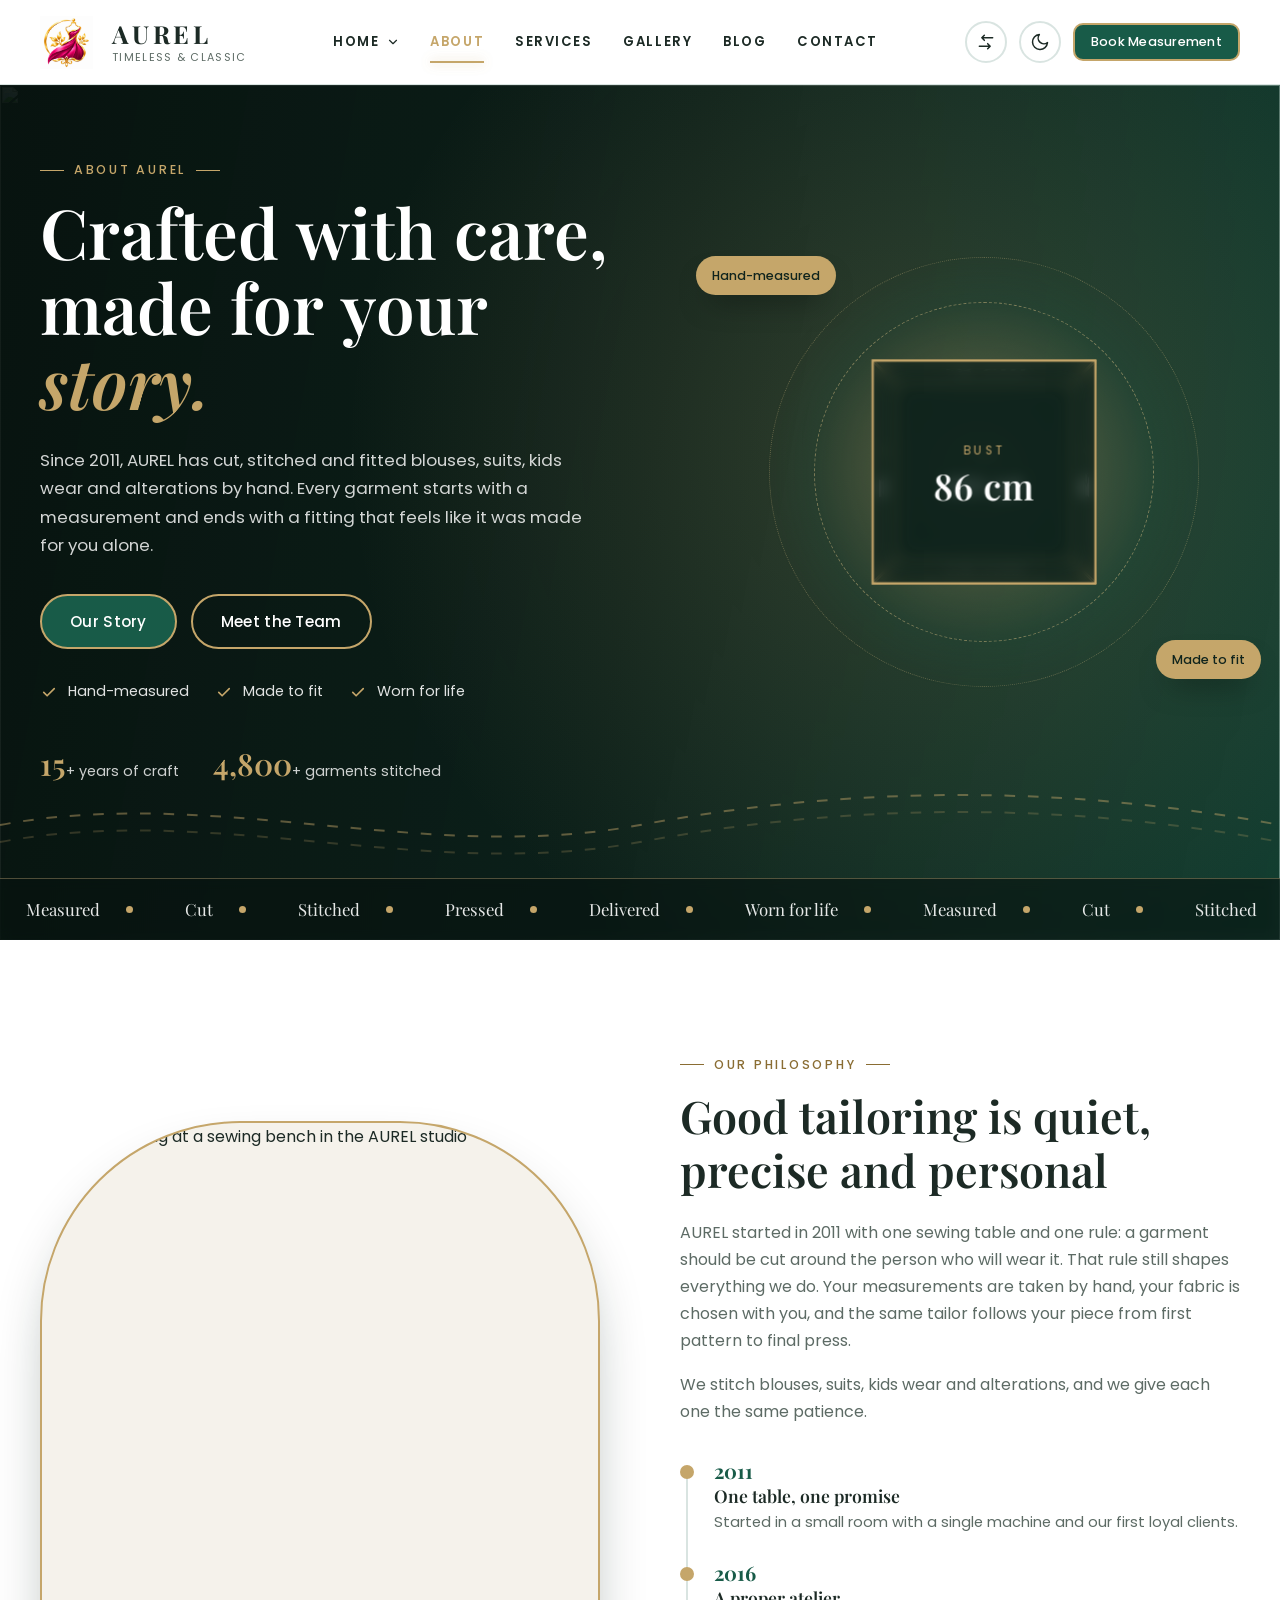
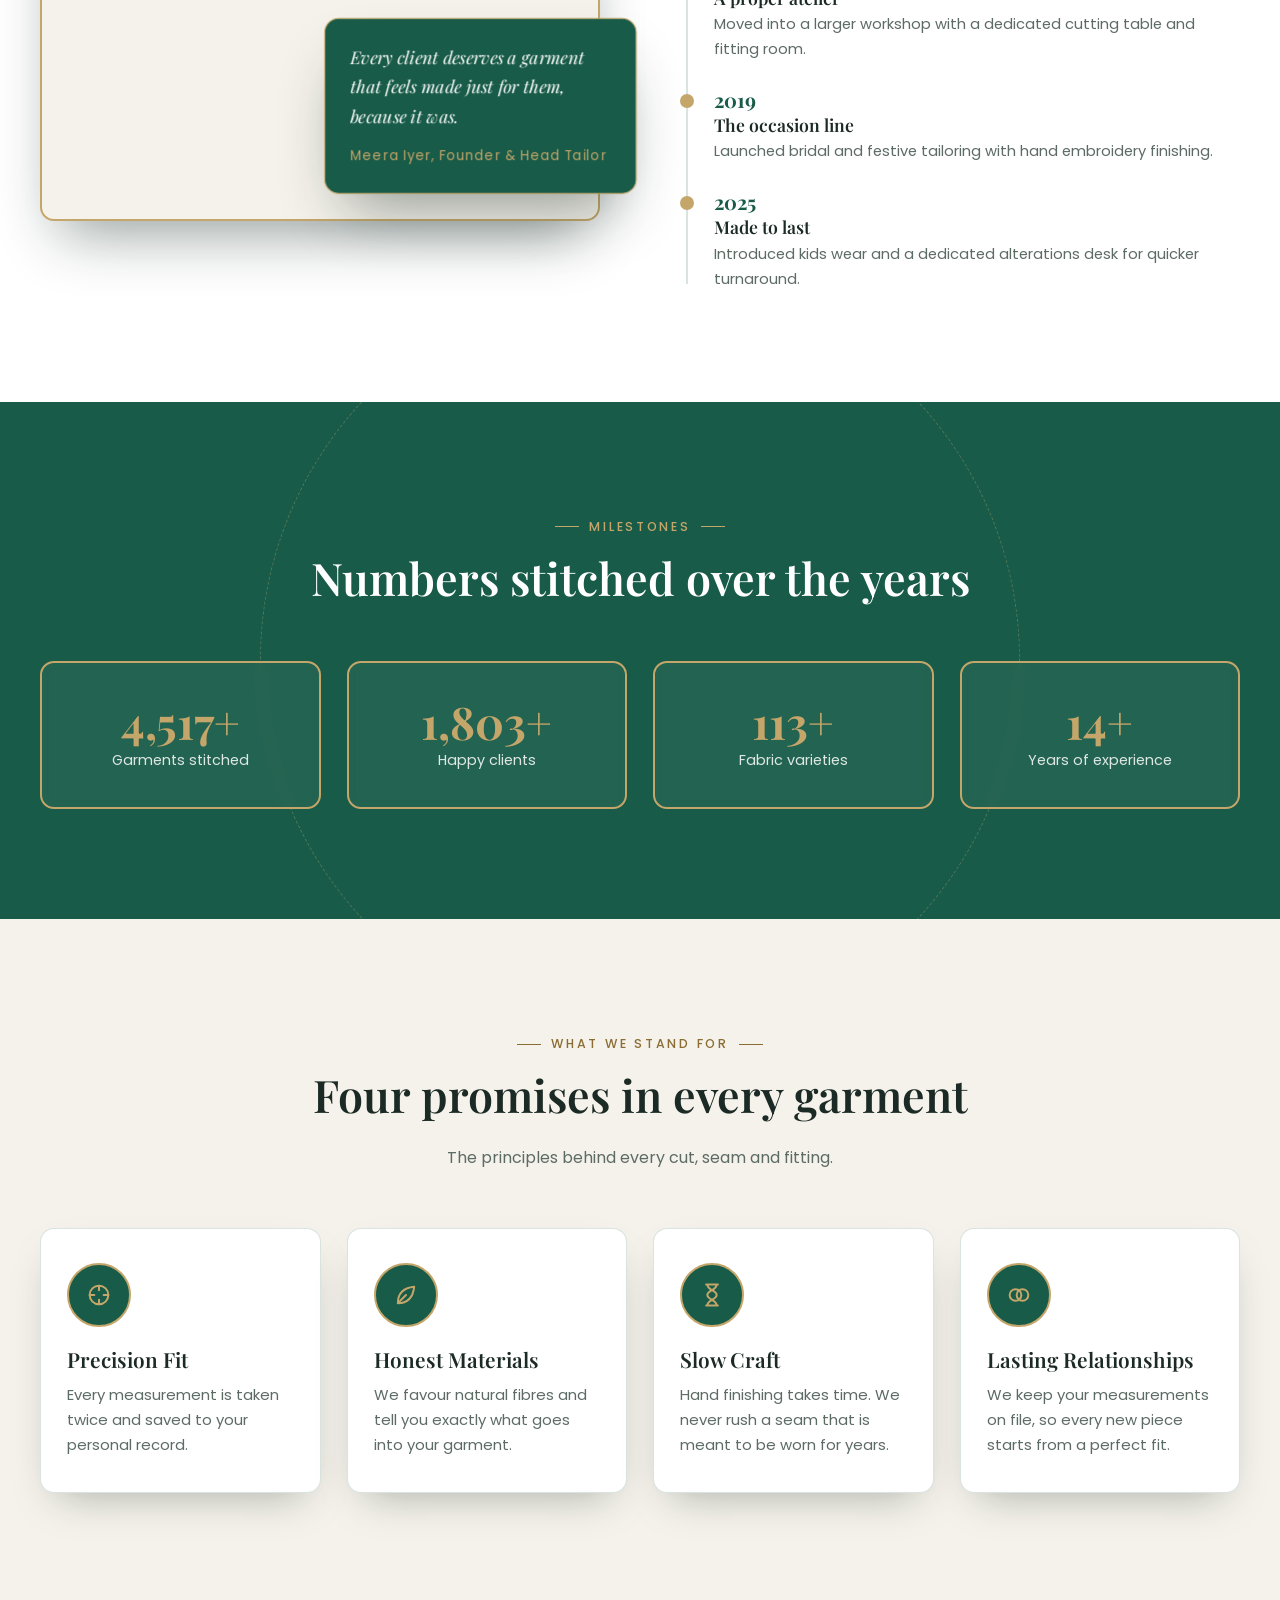
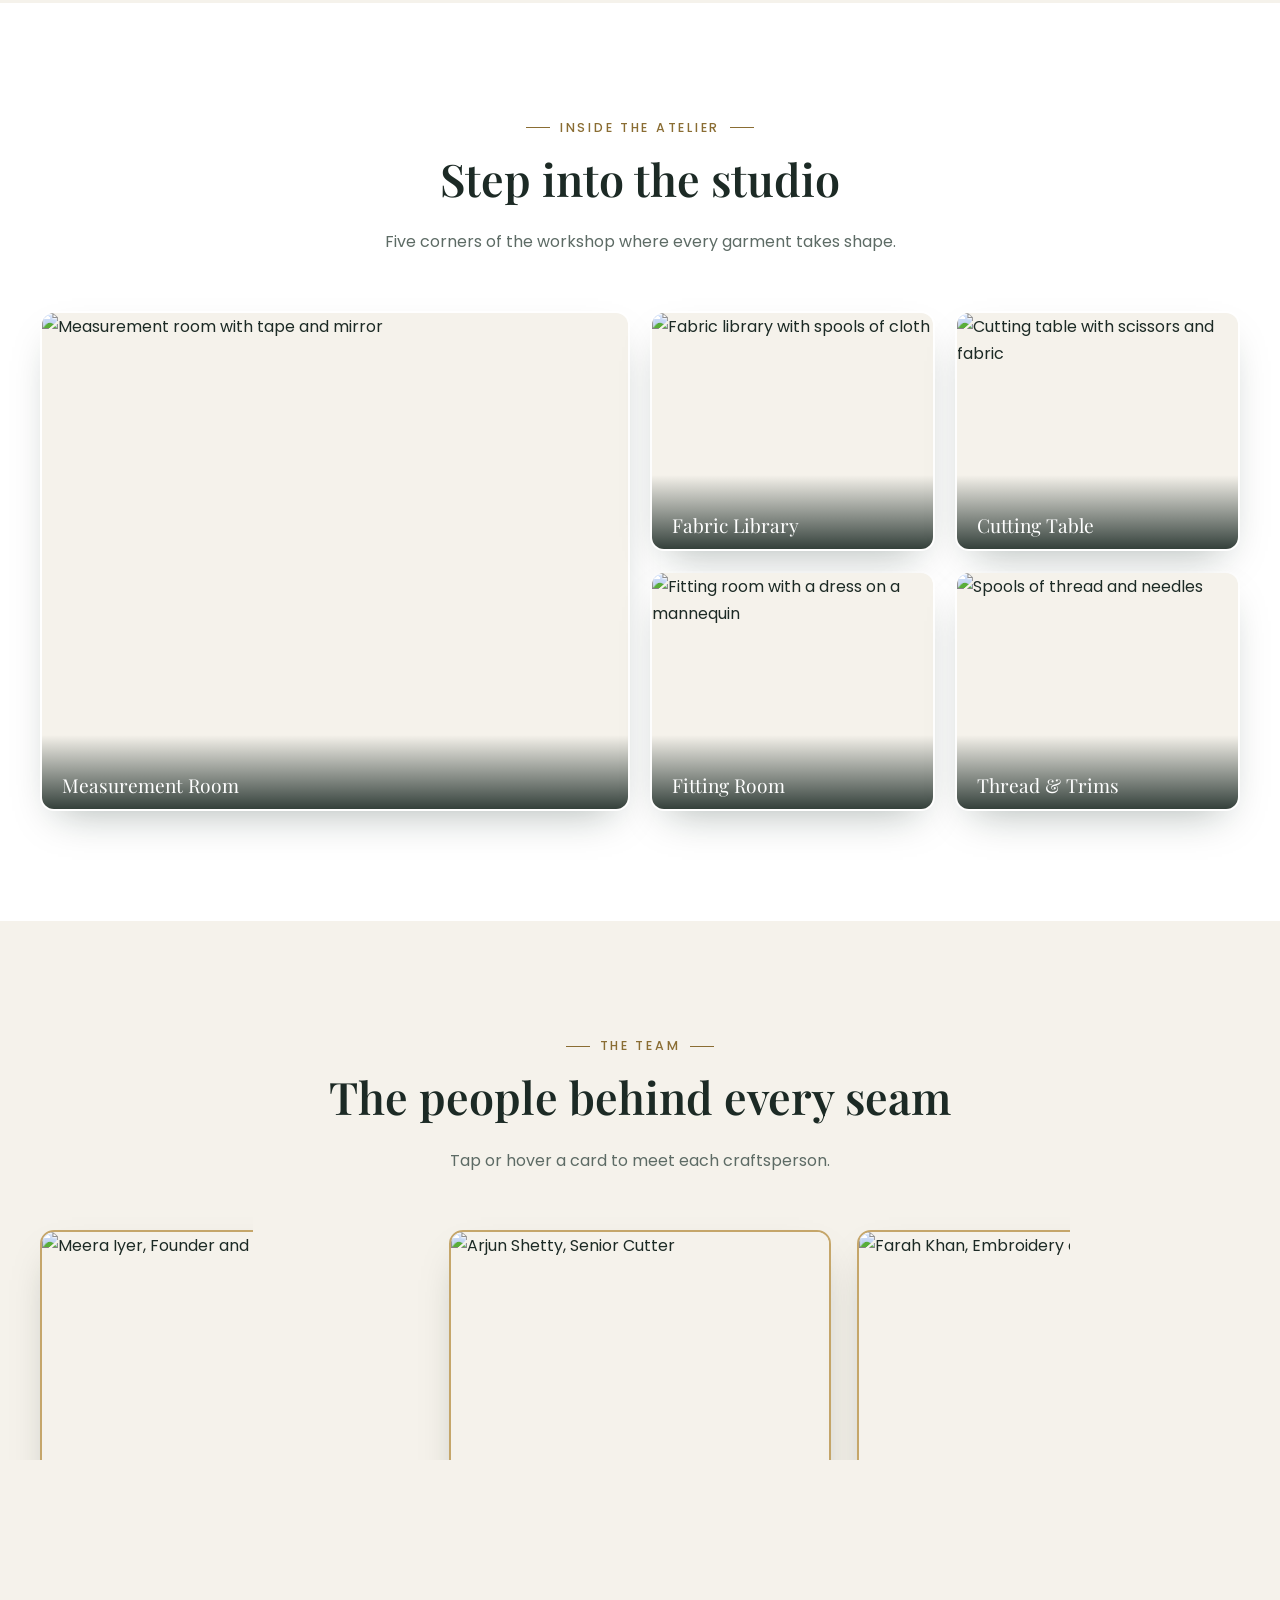
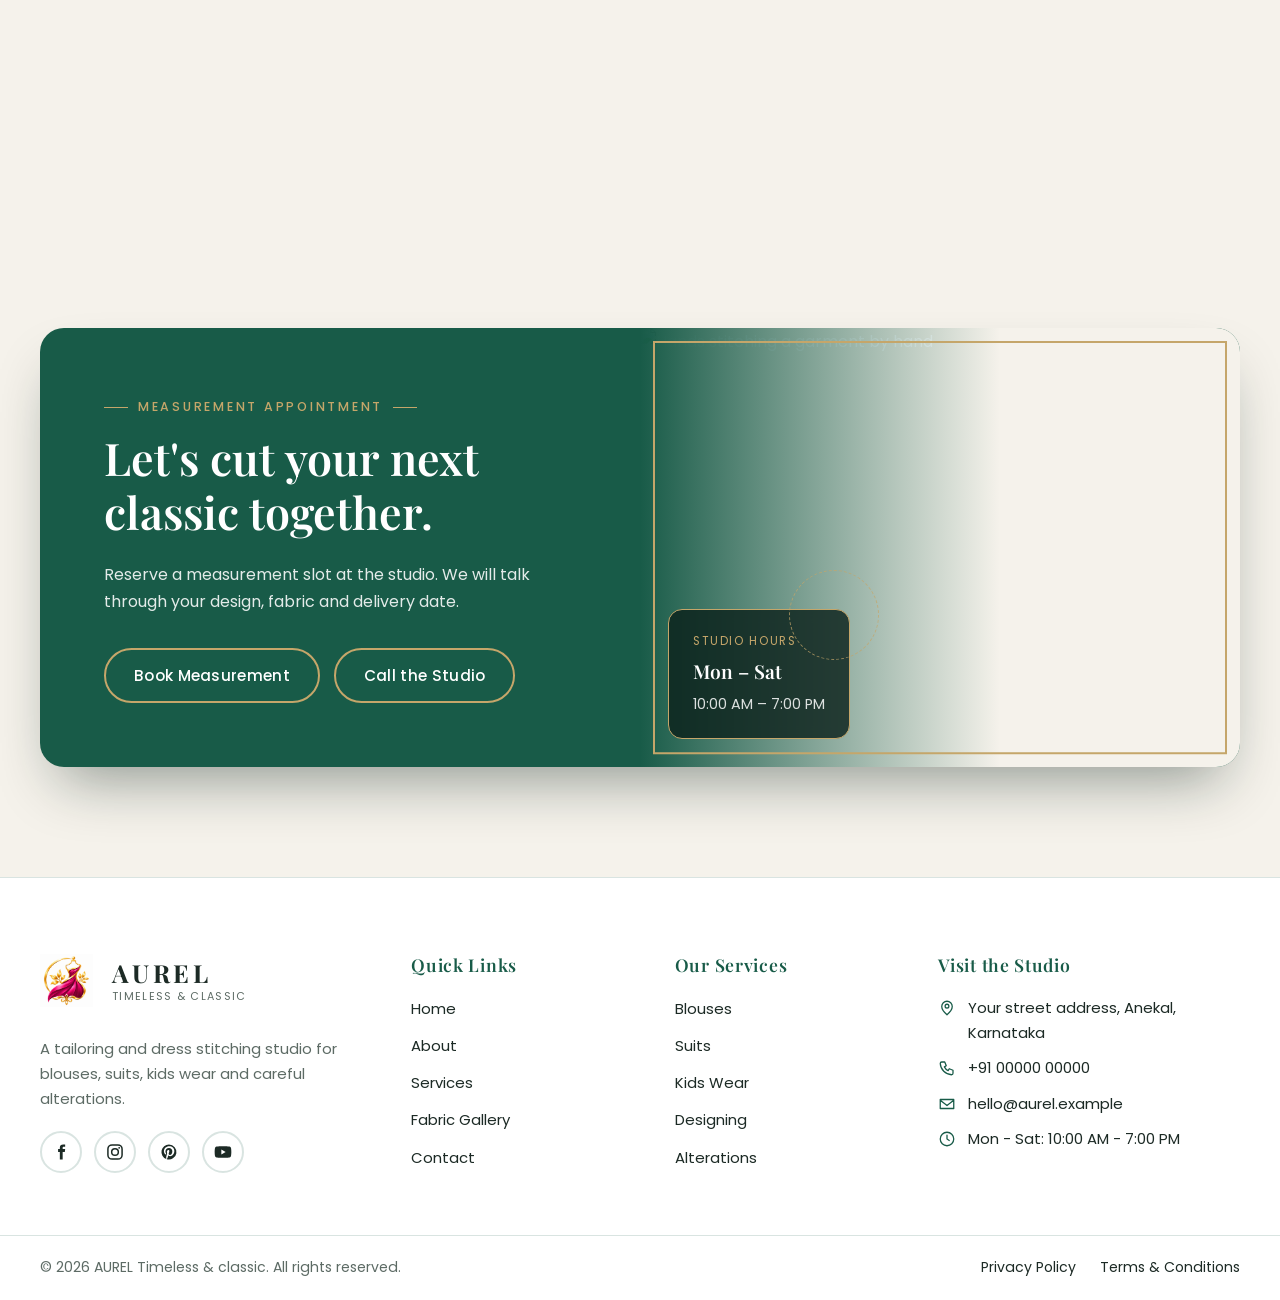
==== about.html @ b5ae41fc "Add files via upload" ====
<!DOCTYPE html>
<html lang="en" dir="ltr" data-theme="light">
<head>
  <meta charset="UTF-8">
  <meta name="viewport" content="width=device-width, initial-scale=1">
  <title>About | AUREL | Tailoring &amp; Dress Stitching Studio</title>
  <meta name="description" content="About AUREL - Timeless &amp; classic. Our story, our craft and the people who stitch every garment.">
  <meta name="color-scheme" content="light dark">

  <!-- Apply saved theme / direction before paint (prevents flash) -->
  <script>
    (function () {
      try {
        var t = localStorage.getItem('aurel-theme');
        var d = localStorage.getItem('aurel-dir');
        if (t) document.documentElement.setAttribute('data-theme', t);
        if (d) document.documentElement.setAttribute('dir', d);
      } catch (e) {}
    })();
  </script>

  <link rel="preconnect" href="https://fonts.googleapis.com">
  <link rel="preconnect" href="https://fonts.gstatic.com" crossorigin>
  <link href="https://fonts.googleapis.com/css2?family=Playfair+Display:wght@500;600;700&family=Poppins:wght@300;400;500;600&display=swap" rel="stylesheet">
  <link rel="stylesheet" href="about.css">
</head>
<body>
  <a class="skip-link" href="#main">Skip to main content</a>
  <div class="scroll-progress" aria-hidden="true"></div>

  <!-- ================= HEADER ================= -->
  <header class="site-header" id="header">
    <div class="container header-inner">

      <a href="index.html" class="brand" aria-label="AUREL home">
        <!-- Logo 1: shown in LIGHT mode | Logo 2: shown in DARK mode -->
        <img class="logo-img logo-light" src="/735e9904-bd19-4c59-94f9-e729f4ba6bff.png" alt="AUREL logo">
        <img class="logo-img logo-dark" src="/b3f9ed93-58cc-4c50-a8bf-f6584e491061.png" alt="" aria-hidden="true">
        <span class="brand-text">
          <span class="brand-name">AUREL</span>
          <span class="brand-tag">Timeless &amp; classic</span>
        </span>
      </a>

      <nav class="main-nav" id="mainNav" aria-label="Main navigation">
        <ul class="nav-list">
          <li class="has-dropdown">
            <button class="nav-link dropdown-toggle" aria-expanded="false" aria-haspopup="true">
              Home
              <svg class="chev" viewBox="0 0 24 24" width="14" height="14" aria-hidden="true"><path d="M6 9l6 6 6-6" fill="none" stroke="currentColor" stroke-width="2" stroke-linecap="round" stroke-linejoin="round"/></svg>
            </button>
            <ul class="dropdown">
              <li><a href="index.html">Home 1 <small>Classic Studio</small></a></li>
              <li><a href="home2.html">Home 2 <small>Bridal &amp; Occasion</small></a></li>
            </ul>
          </li>
          <li><a class="nav-link is-active" href="about.html" aria-current="page">ABOUT</a></li>
          <li><a class="nav-link" href="services.html">SERVICES</a></li>
          <li><a class="nav-link" href="gallery.html">GALLERY</a></li>
          <li><a class="nav-link" href="blog.html">BLOG</a></li>
          <li><a class="nav-link" href="contact.html">CONTACT</a></li>
        </ul>
      </nav>

      <div class="header-actions">
        <button class="icon-btn" id="rtlToggle" aria-label="Toggle right-to-left layout" title="LTR / RTL">
          <svg viewBox="0 0 24 24" width="20" height="20" aria-hidden="true"><path d="M7 7h13M7 7l3-3M7 7l3 3M17 17H4M17 17l-3-3M17 17l-3 3" fill="none" stroke="currentColor" stroke-width="1.8" stroke-linecap="round" stroke-linejoin="round"/></svg>
        </button>
        <button class="icon-btn" id="themeToggle" aria-label="Toggle dark mode" title="Light / Dark">
          <svg class="i-moon" viewBox="0 0 24 24" width="20" height="20" aria-hidden="true"><path d="M21 12.8A9 9 0 1 1 11.2 3a7 7 0 0 0 9.8 9.8z" fill="none" stroke="currentColor" stroke-width="1.8" stroke-linejoin="round"/></svg>
          <svg class="i-sun" viewBox="0 0 24 24" width="20" height="20" aria-hidden="true"><circle cx="12" cy="12" r="4" fill="none" stroke="currentColor" stroke-width="1.8"/><path d="M12 2v2M12 20v2M4.9 4.9l1.4 1.4M17.7 17.7l1.4 1.4M2 12h2M20 12h2M4.9 19.1l1.4-1.4M17.7 6.3l1.4-1.4" stroke="currentColor" stroke-width="1.8" stroke-linecap="round"/></svg>
        </button>
        <!-- The ONLY call-to-action in the header -->
        <a href="/bookmeasurement.html" class="btn btn-primary header-cta">Book Measurement</a>
        <button class="menu-btn" id="menuBtn" aria-label="Open menu" aria-expanded="false" aria-controls="mainNav">
          <span></span><span></span><span></span>
        </button>
      </div>
    </div>
  </header>

  <main id="main">

    <!-- ============ 1. HERO (full viewport) ============ -->
    <section class="ah" id="aboutHero" aria-labelledby="aboutTitle">
      <img class="ah-bg" src="https://png.pngtree.com/thumb_back/fh260/background/20220503/pngtree-fashion-designer-or-tailor-working-in-studio-seamstress-enthusiasm-fashion-design-photo-image_36302096.jpg" alt="" aria-hidden="true">
      <div class="ah-overlay" aria-hidden="true"></div>
      <svg class="ah-stitch" viewBox="0 0 1200 90" preserveAspectRatio="none" aria-hidden="true">
        <path d="M0 45 C200 5, 400 85, 600 45 S1000 5, 1200 45"/>
        <path d="M0 62 C200 22, 400 102, 600 62 S1000 22, 1200 62"/>
      </svg>

      <div class="container ah-grid">
        <div class="ah-copy">
          <span class="eyebrow anim-rise" style="--d:.12s">About AUREL</span>
          <h1 class="ah-title" id="aboutTitle">
            <span class="w" style="--w:0">Crafted</span>
            <span class="w" style="--w:1">with</span>
            <span class="w" style="--w:2">care,</span>
            <span class="w" style="--w:3">made</span>
            <span class="w" style="--w:4">for</span>
            <span class="w" style="--w:5">your</span>
            <em><span class="w" style="--w:6">story.</span></em>
          </h1>
          <p class="ah-lead anim-rise" style="--d:.7s">Since 2011, AUREL has cut, stitched and fitted blouses, suits, kids wear and alterations by hand. Every garment starts with a measurement and ends with a fitting that feels like it was made for you alone.</p>
          <div class="btn-row anim-rise" style="--d:.85s">
            <a href="#story" class="btn btn-primary">Our Story</a>
            <a href="#team" class="btn btn-secondary">Meet the Team</a>
          </div>
          <ul class="ah-facts anim-rise" style="--d:1s">
            <li><svg viewBox="0 0 24 24" width="18" height="18" aria-hidden="true"><path d="M5 12.5l4.5 4.5L19 7.5" fill="none" stroke="currentColor" stroke-width="2.2" stroke-linecap="round" stroke-linejoin="round"/></svg>Hand-measured</li>
            <li><svg viewBox="0 0 24 24" width="18" height="18" aria-hidden="true"><path d="M5 12.5l4.5 4.5L19 7.5" fill="none" stroke="currentColor" stroke-width="2.2" stroke-linecap="round" stroke-linejoin="round"/></svg>Made to fit</li>
            <li><svg viewBox="0 0 24 24" width="18" height="18" aria-hidden="true"><path d="M5 12.5l4.5 4.5L19 7.5" fill="none" stroke="currentColor" stroke-width="2.2" stroke-linecap="round" stroke-linejoin="round"/></svg>Worn for life</li>
          </ul>
          <ul class="ah-badges anim-rise" style="--d:1.1s">
            <li><strong data-count="15">0</strong>+ years of craft</li>
            <li><strong data-count="4800">0</strong>+ garments stitched</li>
          </ul>
        </div>

        <div class="ah-stage" id="ahStage" aria-hidden="true">
          <div class="ah-orb"></div>
          <div class="ah-ring"></div>
          <div class="ah-ring r2"></div>
          <div class="ah-cube-wrap">
            <div class="ah-cube">
              <div class="ah-face"><span>Bust</span><strong>86 cm</strong></div>
              <div class="ah-face"><span>Waist</span><strong>68 cm</strong></div>
              <div class="ah-face"><span>Hip</span><strong>94 cm</strong></div>
              <div class="ah-face"><span>Sleeve</span><strong>62 cm</strong></div>
              <div class="ah-face"><span>Inseam</span><strong>78 cm</strong></div>
              <div class="ah-face"><span>Shoulder</span><strong>42 cm</strong></div>
            </div>
          </div>
          <div class="ah-tag t1">Hand-measured</div>
          <div class="ah-tag t2">Made to fit</div>
        </div>
      </div>

      <div class="ah-ticker" aria-hidden="true">
        <div class="ah-track">
          <div class="ah-group">
            <span>Measured</span><span>Cut</span><span>Stitched</span><span>Pressed</span><span>Delivered</span><span>Worn for life</span>
          </div>
          <div class="ah-group">
            <span>Measured</span><span>Cut</span><span>Stitched</span><span>Pressed</span><span>Delivered</span><span>Worn for life</span>
          </div>
        </div>
      </div>
    </section>

    <!-- ============ 2. STORY / PHILOSOPHY + TIMELINE ============ -->
    <section class="section" id="story">
      <div class="container split">
        <div class="story-media reveal reveal-left">
          <img class="story-img tilt" data-tilt-max="5" src="https://images.pexels.com/photos/6461161/pexels-photo-6461161.jpeg?auto=compress&cs=tinysrgb&w=1260&h=750&dpr=2" alt="Tailor working at a sewing bench in the AUREL studio" loading="lazy">
          <blockquote class="pull">
            <p>Every client deserves a garment that feels made just for them, because it was.</p>
            <cite>Meera Iyer, Founder &amp; Head Tailor</cite>
          </blockquote>
        </div>

        <div class="story-copy reveal reveal-right">
          <span class="eyebrow">Our Philosophy</span>
          <h2 class="section-title">Good tailoring is quiet, precise and personal</h2>
          <p>AUREL started in 2011 with one sewing table and one rule: a garment should be cut around the person who will wear it. That rule still shapes everything we do. Your measurements are taken by hand, your fabric is chosen with you, and the same tailor follows your piece from first pattern to final press.</p>
          <p>We stitch blouses, suits, kids wear and alterations, and we give each one the same patience.</p>

          <div class="tl" id="timeline">
            <span class="tl-fill" id="tlFill" aria-hidden="true"></span>
            <div class="tl-item reveal" style="--i:0">
              <strong class="tl-year">2011</strong>
              <h3>One table, one promise</h3>
              <p>Started in a small room with a single machine and our first loyal clients.</p>
            </div>
            <div class="tl-item reveal" style="--i:1">
              <strong class="tl-year">2016</strong>
              <h3>A proper atelier</h3>
              <p>Moved into a larger workshop with a dedicated cutting table and fitting room.</p>
            </div>
            <div class="tl-item reveal" style="--i:2">
              <strong class="tl-year">2019</strong>
              <h3>The occasion line</h3>
              <p>Launched bridal and festive tailoring with hand embroidery finishing.</p>
            </div>
            <div class="tl-item reveal" style="--i:3">
              <strong class="tl-year">2025</strong>
              <h3>Made to last</h3>
              <p>Introduced kids wear and a dedicated alterations desk for quicker turnaround.</p>
            </div>
          </div>
        </div>
      </div>
    </section>

    <!-- ============ 3. MILESTONES (primary background) ============ -->
    <section class="milestones" id="milestones">
      <div class="ms-ring" aria-hidden="true"></div>
      <div class="container">
        <div class="ms-head reveal">
          <span class="eyebrow">Milestones</span>
          <h2 class="section-title">Numbers stitched over the years</h2>
        </div>
        <div class="ms-grid">
          <div class="ms-item reveal reveal-flip" style="--i:0"><strong data-count="4800">0</strong><span>Garments stitched</span></div>
          <div class="ms-item reveal reveal-flip" style="--i:1"><strong data-count="1900">0</strong><span>Happy clients</span></div>
          <div class="ms-item reveal reveal-flip" style="--i:2"><strong data-count="120">0</strong><span>Fabric varieties</span></div>
          <div class="ms-item reveal reveal-flip" style="--i:3"><strong data-count="15">0</strong><span>Years of experience</span></div>
        </div>
      </div>
    </section>

    <!-- ============ 4. VALUES ============ -->
    <section class="section section-alt" id="values">
      <div class="container">
        <div class="section-head reveal">
          <span class="eyebrow">What We Stand For</span>
          <h2 class="section-title">Four promises in every garment</h2>
          <p>The principles behind every cut, seam and fitting.</p>
        </div>
        <div class="cards-4">
          <article class="card tilt reveal reveal-zoom" style="--i:0">
            <div class="v-icon"><svg viewBox="0 0 24 24" width="28" height="28" aria-hidden="true"><circle cx="12" cy="12" r="8" fill="none" stroke="currentColor" stroke-width="1.7"/><path d="M12 4v4M12 16v4M4 12h4M16 12h4" stroke="currentColor" stroke-width="1.7" stroke-linecap="round"/></svg></div>
            <h3>Precision Fit</h3>
            <p>Every measurement is taken twice and saved to your personal record.</p>
          </article>
          <article class="card tilt reveal reveal-zoom" style="--i:1">
            <div class="v-icon"><svg viewBox="0 0 24 24" width="28" height="28" aria-hidden="true"><path d="M5 19c0-8 5-13 14-14-1 9-6 14-14 14z M5 19l7-7" fill="none" stroke="currentColor" stroke-width="1.7" stroke-linecap="round" stroke-linejoin="round"/></svg></div>
            <h3>Honest Materials</h3>
            <p>We favour natural fibres and tell you exactly what goes into your garment.</p>
          </article>
          <article class="card tilt reveal reveal-zoom" style="--i:2">
            <div class="v-icon"><svg viewBox="0 0 24 24" width="28" height="28" aria-hidden="true"><path d="M7 3h10M7 21h10M8 3c0 5 8 5 8 9s-8 4-8 9M16 3c0 5-8 5-8 9s8 4 8 9" fill="none" stroke="currentColor" stroke-width="1.7" stroke-linecap="round" stroke-linejoin="round"/></svg></div>
            <h3>Slow Craft</h3>
            <p>Hand finishing takes time. We never rush a seam that is meant to be worn for years.</p>
          </article>
          <article class="card tilt reveal reveal-zoom" style="--i:3">
            <div class="v-icon"><svg viewBox="0 0 24 24" width="28" height="28" aria-hidden="true"><circle cx="9" cy="12" r="5" fill="none" stroke="currentColor" stroke-width="1.7"/><circle cx="15" cy="12" r="5" fill="none" stroke="currentColor" stroke-width="1.7"/></svg></div>
            <h3>Lasting Relationships</h3>
            <p>We keep your measurements on file, so every new piece starts from a perfect fit.</p>
          </article>
        </div>
      </div>
    </section>

    <!-- ============ 5. ATELIER MOSAIC ============ -->
    <section class="section" id="atelier">
      <div class="container">
        <div class="section-head reveal">
          <span class="eyebrow">Inside the Atelier</span>
          <h2 class="section-title">Step into the studio</h2>
          <p>Five corners of the workshop where every garment takes shape.</p>
        </div>
        <div class="mosaic">
          <figure class="tile tilt reveal reveal-zoom" style="--i:0"><img src="https://artsyhome.com/wp-content/uploads/2026/01/Measure-Everything.webp" alt="Measurement room with tape and mirror" loading="lazy"><figcaption>Measurement Room</figcaption></figure>
          <figure class="tile tilt reveal reveal-zoom" style="--i:1"><img src="https://i.pinimg.com/736x/d3/fe/00/d3fe008a1012c67e2849b2c5b32ae9e0.jpg" alt="Fabric library with spools of cloth" loading="lazy"><figcaption>Fabric Library</figcaption></figure>
          <figure class="tile tilt reveal reveal-zoom" style="--i:2"><img src="https://media.istockphoto.com/id/1319511169/photo/dressmaker-cut-pattern-in-tailor-workshop-closeup-of-designer-woman-hand-use-scissors-to-cut.jpg?s=170667a&w=0&k=20&c=NM30mgPwBijUHbF-u7T0E7o9m6VeKxcpDU-KfHUcMeo=" alt="Cutting table with scissors and fabric" loading="lazy"><figcaption>Cutting Table</figcaption></figure>
          <figure class="tile tilt reveal reveal-zoom" style="--i:3"><img src="https://img.freepik.com/premium-photo/womens-clothing-store-with-shelves-dresses-background_943281-27360.jpg" alt="Fitting room with a dress on a mannequin" loading="lazy"><figcaption>Fitting Room</figcaption></figure>
          <figure class="tile tilt reveal reveal-zoom" style="--i:4"><img src="https://static.vecteezy.com/system/resources/previews/008/416/676/non_2x/isolated-wooden-spools-of-thread-with-a-needle-free-photo.jpg" alt="Spools of thread and needles" loading="lazy"><figcaption>Thread &amp; Trims</figcaption></figure>
        </div>
      </div>
    </section>

    <!-- ============ 6. TEAM (3D flip cards) ============ -->
    <section class="section section-alt" id="team">
      <div class="container">
        <div class="section-head reveal">
          <span class="eyebrow">The Team</span>
          <h2 class="section-title">The people behind every seam</h2>
          <p>Tap or hover a card to meet each craftsperson.</p>
        </div>
        <div class="flip-grid team-grid">
          <div class="flip reveal reveal-flip" style="--i:0" tabindex="0">
            <div class="flip-inner">
              <div class="flip-face flip-front"><img src="https://wealthsure.in/articles/tax/images/meera-iyer-author.png" alt="Meera Iyer, Founder and Head Tailor" loading="lazy"><span class="flip-label">Meera Iyer<small>Founder &amp; Head Tailor</small></span></div>
              <div class="flip-face flip-back"><h3>Meera Iyer</h3><p>Twenty years of pattern work. Meera leads every fitting and signs off every garment that leaves the studio.</p></div>
            </div>
          </div>
          <div class="flip reveal reveal-flip" style="--i:1" tabindex="0">
            <div class="flip-inner">
              <div class="flip-face flip-front"><img src="https://m.media-amazon.com/images/S/amzn-author-media-prod/d2vhf3nrji8l21a5nlij3a2qil.jpg" alt="Arjun Shetty, Senior Cutter" loading="lazy"><span class="flip-label">Arjun Shetty<small>Senior Cutter</small></span></div>
              <div class="flip-face flip-back"><h3>Arjun Shetty</h3><p>Precision is his speciality. Grainlines, drape and careful planning are what make suits sit well.</p></div>
            </div>
          </div>
          <div class="flip reveal reveal-flip" style="--i:2" tabindex="0">
            <div class="flip-inner">
              <div class="flip-face flip-front"><img src="https://www.astropinch.com/images/avatar_meera.png" alt="Farah Khan, Embroidery and Finishing" loading="lazy"><span class="flip-label">Farah Khan<small>Embroidery &amp; Finishing</small></span></div>
              <div class="flip-face flip-back"><h3>Farah Khan</h3><p>Hand embroidery, bead work and the finishing touches that make each piece feel complete.</p></div>
            </div>
          </div>
        </div>
      </div>
    </section>

    <!-- ============ 7. CTA (directly above footer) ============ -->
    <section class="cta-section" id="appointment-cta">
      <div class="container">
        <div class="cta-panel reveal" id="ctaPanel">
          <div class="cta-copy">
            <span class="eyebrow">Measurement Appointment</span>
            <h2 class="section-title">Let's cut your next classic together.</h2>
            <p>Reserve a measurement slot at the studio. We will talk through your design, fabric and delivery date.</p>
            <div class="btn-row">
              <a href="contact.html#appointment" class="btn btn-primary">Book Measurement</a>
              <a href="tel:+910000000000" class="btn btn-secondary">Call the Studio</a>
            </div>
          </div>
          <div class="cta-visual">
            <img src="https://img.freepik.com/premium-photo/hands-with-needle-stitching-together-garment-details-before-sewing_10069-5597.jpg" alt="Hands stitching a garment by hand" loading="lazy">
            <svg class="frame-path" viewBox="0 0 100 100" preserveAspectRatio="none" aria-hidden="true"><rect x="0" y="0" width="100" height="100"/></svg>
            <div class="hours-card">
              <span class="hc-label">Studio hours</span>
              <strong>Mon – Sat</strong>
              <small>10:00 AM – 7:00 PM</small>
              <span class="hours-ring" aria-hidden="true"></span>
            </div>
          </div>
        </div>
      </div>
    </section>
  </main>

  <!-- ================= FOOTER ================= -->
  <footer class="site-footer">
    <div class="container footer-grid">
      <div class="footer-brand">
        <a href="index.html" class="brand" aria-label="AUREL home">
          <!-- Logo 1: shown in LIGHT mode | Logo 2: shown in DARK mode -->
          <img class="logo-img logo-light" src="/735e9904-bd19-4c59-94f9-e729f4ba6bff.png" alt="AUREL logo">
          <img class="logo-img logo-dark" src="/b3f9ed93-58cc-4c50-a8bf-f6584e491061.png" alt="" aria-hidden="true">
          <span class="brand-text">
            <span class="brand-name">AUREL</span>
            <span class="brand-tag">Timeless &amp; classic</span>
          </span>
        </a>
        <p>A tailoring and dress stitching studio for blouses, suits, kids wear and careful alterations.</p>
        <ul class="socials" aria-label="Social media">
          <li><a href="https://facebook.com" aria-label="Facebook" target="_blank" rel="noopener"><svg viewBox="0 0 24 24" width="20" height="20" aria-hidden="true"><path d="M14 8.5V7c0-.8.4-1.2 1.3-1.2H17V3h-2.4C12 3 10.6 4.5 10.6 6.8v1.7H8.5V12h2.1v9H14v-9h2.6l.4-3.5z" fill="currentColor"/></svg></a></li>
          <li><a href="https://instagram.com" aria-label="Instagram" target="_blank" rel="noopener"><svg viewBox="0 0 24 24" width="20" height="20" aria-hidden="true"><rect x="3.5" y="3.5" width="17" height="17" rx="5" fill="none" stroke="currentColor" stroke-width="1.8"/><circle cx="12" cy="12" r="4" fill="none" stroke="currentColor" stroke-width="1.8"/><circle cx="17" cy="7" r="1.1" fill="currentColor"/></svg></a></li>
          <li><a href="https://pinterest.com" aria-label="Pinterest" target="_blank" rel="noopener"><svg viewBox="0 0 24 24" width="20" height="20" aria-hidden="true"><path d="M12 3a9 9 0 0 0-3.3 17.4c-.1-.7-.1-1.8 0-2.6l1.1-4.6s-.3-.6-.3-1.4c0-1.3.8-2.3 1.7-2.3.8 0 1.2.6 1.2 1.3 0 .8-.5 2-.8 3.1-.2.9.5 1.6 1.4 1.6 1.7 0 3-1.8 3-4.4 0-2.3-1.6-3.9-4-3.9-2.7 0-4.3 2-4.3 4.1 0 .8.3 1.7.7 2.2.1.1.1.2.1.3l-.3 1.1c0 .2-.1.2-.3.1-1.2-.6-2-2.3-2-3.8 0-3.1 2.3-6 6.5-6 3.4 0 6 2.4 6 5.7 0 3.4-2.1 6.1-5.1 6.1-1 0-1.9-.5-2.2-1.1l-.6 2.3c-.2.8-.8 1.8-1.2 2.4A9 9 0 1 0 12 3z" fill="currentColor"/></svg></a></li>
          <li><a href="https://youtube.com" aria-label="YouTube" target="_blank" rel="noopener"><svg viewBox="0 0 24 24" width="20" height="20" aria-hidden="true"><path d="M21.6 7.2a2.5 2.5 0 0 0-1.8-1.8C18.2 5 12 5 12 5s-6.2 0-7.8.4A2.5 2.5 0 0 0 2.4 7.2C2 8.8 2 12 2 12s0 3.2.4 4.8a2.5 2.5 0 0 0 1.8 1.8C5.8 19 12 19 12 19s6.2 0 7.8-.4a2.5 2.5 0 0 0 1.8-1.8c.4-1.6.4-4.8.4-4.8s0-3.2-.4-4.8zM10 15V9l5.2 3z" fill="currentColor"/></svg></a></li>
        </ul>
      </div>

      <div class="footer-col">
        <h4>Quick Links</h4>
        <ul>
          <li><a href="index.html">Home</a></li>
          <li><a href="about.html">About</a></li>
          <li><a href="services.html">Services</a></li>
          <li><a href="gallery.html">Fabric Gallery</a></li>
          <li><a href="contact.html">Contact</a></li>
        </ul>
      </div>

      <div class="footer-col">
        <h4>Our Services</h4>
        <ul>
          <li><a href="services.html#blouses">Blouses</a></li>
          <li><a href="services.html#suits">Suits</a></li>
          <li><a href="services.html#kids">Kids Wear</a></li>
           <li><a href="services.html#designing">Designing</a></li>
          <li><a href="services.html#alterations">Alterations</a></li>
        </ul>
      </div>

      <div class="footer-col">
        <h4>Visit the Studio</h4>
        <ul class="contact-list">
          <li><svg viewBox="0 0 24 24" width="18" height="18" aria-hidden="true"><path d="M12 21s7-6.1 7-11a7 7 0 0 0-14 0c0 4.9 7 11 7 11z M12 12a2.5 2.5 0 1 0 0-5 2.5 2.5 0 0 0 0 5z" fill="none" stroke="currentColor" stroke-width="1.7" stroke-linejoin="round"/></svg><span>Your street address, Anekal, Karnataka</span></li>
          <li><svg viewBox="0 0 24 24" width="18" height="18" aria-hidden="true"><path d="M5 4h4l2 5-2.5 1.5a11 11 0 0 0 5 5L15 13l5 2v4a2 2 0 0 1-2 2A16 16 0 0 1 3 6a2 2 0 0 1 2-2z" fill="none" stroke="currentColor" stroke-width="1.7" stroke-linejoin="round"/></svg><a href="tel:+910000000000">+91 00000 00000</a></li>
          <li><svg viewBox="0 0 24 24" width="18" height="18" aria-hidden="true"><path d="M3 6h18v12H3z M3 7l9 7 9-7" fill="none" stroke="currentColor" stroke-width="1.7" stroke-linejoin="round"/></svg><a href="mailto:hello@aurel.example">hello@aurel.example</a></li>
          <li><svg viewBox="0 0 24 24" width="18" height="18" aria-hidden="true"><circle cx="12" cy="12" r="9" fill="none" stroke="currentColor" stroke-width="1.7"/><path d="M12 7v5l3 2" fill="none" stroke="currentColor" stroke-width="1.7" stroke-linecap="round"/></svg><span>Mon - Sat: 10:00 AM - 7:00 PM</span></li>
        </ul>
      </div>
    </div>

    <div class="footer-bottom">
      <div class="container bottom-inner">
        <p>&copy; <span id="year">2026</span> AUREL Timeless &amp; classic. All rights reserved.</p>
        <ul class="legal">
          <li><a href="privacy-policy.html">Privacy Policy</a></li>
          <li><a href="terms-and-conditions.html">Terms &amp; Conditions</a></li>
        </ul>
      </div>
    </div>
  </footer>

  <script src="about.js">

  </script>
</body>
</html>
---- about.css ----
/* =========================================================
   AUREL - About page stylesheet
   ========================================================= */

/* ---------- Design tokens ---------- */
:root {
  --font-display: 'Playfair Display', Georgia, serif;
  --font-body: 'Poppins', system-ui, -apple-system, 'Segoe UI', sans-serif;

  --primary: #185B48;          /* Emerald Green */
  --secondary: #C5A66A;        /* Antique Gold */
  --on-primary: #ffffff;
  --on-secondary: #10241d;

  --bg: #ffffff;
  --bg-alt: #f5f2eb;
  --surface: #ffffff;
  --text: #1c2a25;
  --muted: #5d6b65;
  --line: rgba(24, 91, 72, .16);
  --shadow: 0 18px 40px -18px rgba(12, 33, 27, .35);
  --shadow-lg: 0 30px 60px -20px rgba(12, 33, 27, .45);

  --radius: 14px;
  --header-h: 85px;
  --container: 1200px;
  --ease: cubic-bezier(.2, .7, .2, 1);
}

[data-theme="dark"] {
  --primary: #0C211B;          /* Deep Emerald */
  --secondary: #D6BB83;        /* Soft Gold */
  --on-primary: #f4efe3;
  --on-secondary: #0C211B;

  --bg: #08130f;
  --bg-alt: #112019;
  --surface: #172721;
  --text: #ecf1ee;
  --muted: #a7b6af;
  --line: rgba(214, 187, 131, .22);
  --shadow: 0 18px 40px -18px rgba(0, 0, 0, .7);
  --shadow-lg: 0 30px 60px -20px rgba(0, 0, 0, .8);
}

/* ---------- Reset / base ---------- */
*, *::before, *::after { box-sizing: border-box; }
html { scroll-behavior: smooth; -webkit-text-size-adjust: 100%; }
body {
  margin: 0;
  font-family: var(--font-body);
  font-size: 16px;
  line-height: 1.7;
  color: var(--text);
  background: var(--bg);
  overflow-x: clip;
  transition: background .4s var(--ease), color .4s var(--ease);
}
img { max-width: 100%; display: block; background: var(--bg-alt); }
a { color: inherit; text-decoration: none; }
ul, ol { margin: 0; padding: 0; list-style: none; }
h1, h2, h3, h4 { font-family: var(--font-display); line-height: 1.2; margin: 0 0 .5em; font-weight: 600; }
p { margin: 0 0 1em; }
button { font: inherit; cursor: pointer; }
:focus-visible { outline: 2px solid var(--secondary); outline-offset: 3px; }

.container { width: min(100% - 40px, var(--container)); margin-inline: auto; }
.skip-link {
  position: absolute; inset-inline-start: 12px; top: -60px; z-index: 200;
  background: var(--secondary); color: var(--on-secondary); padding: 10px 16px; border-radius: 8px;
}
.skip-link:focus { top: 12px; }

.scroll-progress {
  position: fixed; top: 0; inset-inline: 0; height: 3px; z-index: 150;
  background: var(--secondary); transform-origin: left; transform: scaleX(0);
}
[dir="rtl"] .scroll-progress { transform-origin: right; }

/* ---------- Buttons ---------- */
.btn {
  display: inline-flex; align-items: center; justify-content: center; gap: 8px;
  padding: 13px 28px;
  border-radius: 999px;
  border: 2px solid var(--secondary);
  font-weight: 500; font-size: .95rem; letter-spacing: .02em;
  transition: background .3s var(--ease), color .3s var(--ease), transform .3s var(--ease), box-shadow .3s var(--ease);
  white-space: nowrap;
}
.btn:hover { transform: translateY(-3px) perspective(400px) rotateX(6deg); box-shadow: 0 14px 26px -12px rgba(0,0,0,.45); }
.btn:active { transform: translateY(0); }

/* Primary: primary colour, turns secondary on hover */
.btn-primary { background: var(--primary); color: var(--on-primary); }
.btn-primary:hover { background: var(--secondary); color: var(--on-secondary); }

/* Secondary: transparent with secondary border */
.btn-secondary { background: transparent; color: var(--text); }
.btn-secondary:hover { background: var(--secondary); color: var(--on-secondary); }

.btn-row { display: flex; flex-wrap: wrap; gap: 14px; }
.btn-row.center { justify-content: center; }
.center-row { display: flex; justify-content: center; margin-top: 48px; }

/* ---------- Header ---------- */
.site-header {
  position: sticky; top: 0; z-index: 100;
  width: 100%;
  height: var(--header-h);
  background: #ffffff;
  color: var(--text);
  border-bottom: 1px solid var(--line);
  transition: box-shadow .3s var(--ease), background .4s var(--ease);
}
.site-header.scrolled { box-shadow: 0 8px 24px -16px rgba(12, 33, 27, .45); }
[data-theme="dark"] .site-header,
[data-theme="dark"] .site-header.scrolled { background: #12241e; }

.header-inner {
  height: 100%;
  display: grid;
  grid-template-columns: auto minmax(0, 1fr) auto;   /* brand | centred nav | actions */
  align-items: center;
  column-gap: 0;
}

/* Brand: logo + name, tagline always UNDER the name */
.brand { display: inline-flex; align-items: center; gap: 19px; justify-self: start; }
.logo-img { width: 53px; height: 53px; object-fit: contain; background: transparent; flex: none; transition: transform .6s var(--ease); }
.brand:hover .logo-img { transform: rotateY(360deg); }

/* Logo swap: light-mode logo / dark-mode logo */
.logo-dark { display: none; }
[data-theme="dark"] .logo-light { display: none; }
[data-theme="dark"] .logo-dark { display: block; }

.brand-text { display: flex; flex-direction: column; line-height: 1.1; }
.brand-name { font-family: var(--font-display); font-size: 1.55rem; font-weight: 700; letter-spacing: .14em; color: var(--text); }
.brand-tag { font-size: .68rem; letter-spacing: .12em; text-transform: uppercase; color: var(--muted); margin-top: 4px; }

/* Nav */
.main-nav { justify-self: center; }
.nav-list { display: flex; align-items: center; justify-content: center; gap: clamp(18px, 2.4vw, 34px); }
.nav-link {
  position: relative; background: none; border: 0; color: var(--text);
  padding: 8px 0; font-size: .82rem; font-weight: 600; letter-spacing: .12em;
  text-transform: uppercase; display: inline-flex; align-items: center; gap: 6px;
  transition: color .3s var(--ease), transform .3s var(--ease), text-shadow .3s var(--ease);
}
.nav-link::before,
.nav-link::after {
  content: ''; position: absolute; inset-inline: 0; bottom: -2px; height: 2px;
  background: linear-gradient(90deg, transparent, var(--secondary), transparent);
  transition: transform .35s var(--ease), opacity .35s var(--ease);
}
.nav-link::before {
  transform: scaleX(0.25); opacity: 0;
  box-shadow: 0 0 12px rgba(197, 166, 106, .8);
}
.nav-link::after {
  transform: scaleX(0); transform-origin: center;
  background: var(--secondary);
}
.nav-link:hover, .nav-link:focus-visible {
  color: var(--secondary);
  transform: translateY(-1px);
  text-shadow: 0 0 10px rgba(197, 166, 106, .45);
}
.nav-link:hover::before, .nav-link:focus-visible::before { transform: scaleX(1); opacity: 1; }
.nav-link:hover::after, .nav-link:focus-visible::after { transform: scaleX(1); }
.nav-link.is-active { color: var(--secondary); }
.nav-link.is-active::before { transform: scaleX(1); opacity: .7; }
.nav-link.is-active::after { transform: scaleX(1); }

.has-dropdown { position: relative; }
.chev { transition: transform .3s var(--ease); }
.has-dropdown:hover .chev, .has-dropdown.open .chev { transform: rotate(180deg); }
.dropdown {
  position: absolute; top: calc(100% + 14px); inset-inline-start: 50%;
  translate: -50% 0;
  min-width: 230px; padding: 10px;
  background: var(--primary);
  border: 1px solid var(--secondary);
  border-radius: var(--radius);
  box-shadow: var(--shadow-lg);
  opacity: 0; visibility: hidden;
  transform: perspective(700px) rotateX(-18deg) translateY(10px);
  transform-origin: top center;
  transition: opacity .3s var(--ease), transform .35s var(--ease), visibility .3s;
}
[dir="rtl"] .dropdown { translate: 50% 0; }
.has-dropdown::after { content: ''; position: absolute; inset-inline: 0; top: 100%; height: 18px; }
.has-dropdown:hover .dropdown, .has-dropdown.open .dropdown {
  opacity: 1; visibility: visible; transform: perspective(700px) rotateX(0) translateY(0);
}
.dropdown a {
  display: flex; flex-direction: column; padding: 10px 14px; border-radius: 10px;
  color: var(--on-primary); font-weight: 500;
  transition: background .25s var(--ease), color .25s var(--ease), padding-inline-start .25s var(--ease);
}
.dropdown a small { color: var(--secondary); font-weight: 400; font-size: .74rem; letter-spacing: .04em; }
.dropdown a:hover, .dropdown a.active { background: var(--secondary); color: var(--on-secondary); padding-inline-start: 20px; }
.dropdown a:hover small, .dropdown a.active small { color: var(--on-secondary); }

.header-actions { justify-self: end; display: flex; align-items: center; gap: 12px; }
.icon-btn {
  width: 42px; height: 42px; display: grid; place-items: center;
  background: transparent; color: var(--text);
  border: 2px solid var(--line); border-radius: 50%;
  transition: background .3s var(--ease), color .3s var(--ease), transform .4s var(--ease);
}
.icon-btn:hover { background: var(--secondary); color: var(--on-secondary); transform: rotate(180deg); }
.i-sun { display: none; }
[data-theme="dark"] .i-sun { display: block; }
[data-theme="dark"] .i-moon { display: none; }
.header-cta { padding: 9px 16px; font-size: .8rem; line-height: 1.3; border-radius: 10px; }

.menu-btn {
  display: none; width: 42px; height: 42px; background: transparent;
  border: 2px solid var(--line); border-radius: 10px; padding: 0;
  flex-direction: column; align-items: center; justify-content: center; gap: 5px;
}
.menu-btn span { width: 20px; height: 2px; background: var(--text); transition: transform .3s var(--ease), opacity .3s; }
.menu-btn[aria-expanded="true"] span:nth-child(1) { transform: translateY(7px) rotate(45deg); }
.menu-btn[aria-expanded="true"] span:nth-child(2) { opacity: 0; }
.menu-btn[aria-expanded="true"] span:nth-child(3) { transform: translateY(-7px) rotate(-45deg); }

/* ---------- Generic section ---------- */
.section { padding: 110px 0; position: relative; background-color: var(--bg); }
.section-alt { background-color: var(--bg-alt); }
.section-head { text-align: center; max-width: 680px; margin: 0 auto 56px; }
.section-head p { color: var(--muted); }
.eyebrow {
  display: inline-block; font-size: .78rem; font-weight: 500;
  text-transform: uppercase; letter-spacing: .22em;
  color: var(--secondary); margin-bottom: 14px; position: relative;
  padding-inline: 34px;
}
.eyebrow::before, .eyebrow::after {
  content: ''; position: absolute; top: 50%; width: 24px; height: 1px; background: currentColor;
}
.eyebrow::before { inset-inline-start: 0; }
.eyebrow::after { inset-inline-end: 0; }
[data-theme="light"] .section .eyebrow { color: #8a6d33; }
.section-title { font-size: clamp(1.9rem, 3.6vw, 2.8rem); }

/* ---------- 1. HERO (full viewport, cinematic) ---------- */
.ah {
  position: relative; isolation: isolate; overflow: hidden;
  display: flex; align-items: center;
  min-height: calc(100vh - var(--header-h));
  min-height: calc(100svh - var(--header-h));
  padding: 70px 0 150px;
  background: #0a1914; color: #fff;
}
.ah-bg {
  position: absolute; inset: 0; width: 100%; height: 100%; object-fit: cover; z-index: -3;
  background: #0a1914;
  animation: bgIn 1.6s var(--ease) both, kenburns 22s ease-in-out infinite alternate;
}
.ah-overlay {
  position: absolute; inset: 0; z-index: -2;
  background:
    radial-gradient(circle at 72% 42%, rgba(197, 166, 106, .2), transparent 55%),
    linear-gradient(100deg, rgba(8, 19, 15, .95) 0%, rgba(12, 33, 27, .82) 50%, rgba(24, 91, 72, .55) 100%);
}
.ah-stitch { position: absolute; left: 0; bottom: 70px; width: 100%; height: 90px; z-index: -1; opacity: .45; pointer-events: none; }
.ah-stitch path { fill: none; stroke: var(--secondary); stroke-width: 2; stroke-dasharray: 10 12; animation: stitchFlow 1.6s linear infinite; }
.ah-stitch path + path { opacity: .5; animation-duration: 2.4s; animation-direction: reverse; }

.ah-grid { position: relative; display: grid; grid-template-columns: 1.1fr .9fr; gap: 60px; align-items: center; }
.crumbs { font-size: .8rem; letter-spacing: .1em; text-transform: uppercase; color: rgba(255, 255, 255, .7); margin-bottom: 18px; }
.crumbs a { transition: color .3s; }
.crumbs a:hover { color: var(--secondary); }
.ah .eyebrow { color: var(--secondary); }

.ah-title { font-size: clamp(2.4rem, 5.4vw, 4.4rem); line-height: 1.08; margin: 0 0 .4em; color: #fff; perspective: 800px; }
.ah-title em { font-style: italic; color: var(--secondary); }
.ah-title .w {
  display: inline-block; opacity: 0;
  transform: translateY(40px) rotateX(-70deg); transform-origin: 50% 100%;
  animation: wordIn 1s var(--ease) both;
  animation-delay: calc(var(--w) * .09s + .35s);
}

.ah-lead { max-width: 560px; color: rgba(255, 255, 255, .82); font-size: 1.05rem; margin-bottom: 2em; }
.ah .btn-secondary { color: #fff; }
.ah .btn-secondary:hover { color: var(--on-secondary); }

.ah-facts { display: flex; flex-wrap: wrap; gap: 12px 26px; margin: 30px 0 0; color: rgba(255, 255, 255, .88); font-size: .9rem; }
.ah-facts li { display: flex; align-items: center; gap: 10px; }
.ah-facts svg { color: var(--secondary); flex: none; }

.ah-badges { display: flex; gap: 34px; margin-top: 34px; color: rgba(255, 255, 255, .8); font-size: .9rem; }
.ah-badges strong { font-family: var(--font-display); font-size: 1.9rem; color: var(--secondary); font-weight: 600; }

/* 3D measurement cube stage */
.ah-stage { --s: 200px; position: relative; height: calc(var(--s) * 2.35); display: grid; place-items: center; perspective: 900px; }
.ah-orb {
  position: absolute; left: 50%; top: 50%; width: calc(var(--s) * 2.2); aspect-ratio: 1;
  border-radius: 50%; translate: -50% -50%;
  background: radial-gradient(circle, rgba(197, 166, 106, .38), rgba(24, 91, 72, .12) 55%, transparent 70%);
  animation: breathe 5s ease-in-out infinite;
}
.ah-ring {
  position: absolute; left: 50%; top: 50%; width: calc(var(--s) * 1.7); aspect-ratio: 1;
  border-radius: 50%; border: 1.5px dashed rgba(214, 187, 131, .5); translate: -50% -50%;
  animation: spin 26s linear infinite;
}
.ah-ring.r2 {
  width: calc(var(--s) * 2.15); border-style: dotted; border-color: rgba(214, 187, 131, .35);
  animation-duration: 36s; animation-direction: reverse;
}
.ah-cube-wrap {
  position: relative; width: var(--s); height: var(--s); transform-style: preserve-3d;
  transform: rotateX(calc(var(--py, 0) * -10deg)) rotateY(calc(var(--px, 0) * 14deg));
  transition: transform .6s var(--ease);
}
.ah-cube { position: absolute; inset: 0; transform-style: preserve-3d; animation: cubeSpin 16s linear infinite; }
.ah-face {
  position: absolute; inset: 0; display: grid; place-content: center; text-align: center; gap: 4px;
  border: 2px solid var(--secondary); background: rgba(12, 33, 27, .72);
  backdrop-filter: blur(6px); color: #fff;
  box-shadow: inset 0 0 30px rgba(197, 166, 106, .15);
}
.ah-face span { font-size: .66rem; letter-spacing: .2em; text-transform: uppercase; color: var(--secondary); }
.ah-face strong { font-family: var(--font-display); font-size: calc(var(--s) * .16); font-weight: 600; line-height: 1.1; }
.ah-face:nth-child(1) { transform: translateZ(calc(var(--s) / 2)); }
.ah-face:nth-child(2) { transform: rotateY(90deg) translateZ(calc(var(--s) / 2)); }
.ah-face:nth-child(3) { transform: rotateY(180deg) translateZ(calc(var(--s) / 2)); }
.ah-face:nth-child(4) { transform: rotateY(-90deg) translateZ(calc(var(--s) / 2)); }
.ah-face:nth-child(5) { transform: rotateX(90deg) translateZ(calc(var(--s) / 2)); }
.ah-face:nth-child(6) { transform: rotateX(-90deg) translateZ(calc(var(--s) / 2)); }

.ah-tag {
  position: absolute; padding: 9px 16px; border-radius: 999px; font-size: .78rem; font-weight: 500;
  background: var(--secondary); color: var(--on-secondary); white-space: nowrap;
  box-shadow: 0 16px 30px -14px rgba(0, 0, 0, .6);
  animation: floaty 5.5s ease-in-out infinite;
}
.ah-tag.t1 { top: 4%; inset-inline-start: -6%; }
.ah-tag.t2 { bottom: 6%; inset-inline-end: -4%; animation-delay: -2.2s; }

/* Ticker */
.ah-ticker {
  position: absolute; inset-inline: 0; bottom: 0; z-index: 2; overflow: hidden;
  border-top: 1px solid rgba(214, 187, 131, .35);
  background: rgba(8, 19, 15, .6); backdrop-filter: blur(6px);
}
.ah-track { display: flex; width: max-content; animation: ticker 32s linear infinite; }
.ah-group { display: flex; flex: none; }
.ah-group span {
  display: inline-flex; align-items: center; gap: 26px; padding: 16px 26px;
  font-family: var(--font-display); font-size: 1.05rem; color: rgba(255, 255, 255, .9); white-space: nowrap;
}
.ah-group span::after { content: ''; width: 7px; height: 7px; border-radius: 50%; background: var(--secondary); flex: none; }
[dir="rtl"] .ah-track { animation-direction: reverse; }

/* ---------- 2. STORY / PHILOSOPHY + TIMELINE ---------- */
.split { display: grid; grid-template-columns: 1fr 1fr; gap: 80px; align-items: center; }
.story-media { position: relative; perspective: 1000px; }
.story-img {
  width: 100%; aspect-ratio: 4 / 5; object-fit: cover;
  border-radius: 200px 200px var(--radius) var(--radius);
  border: 2px solid var(--secondary); box-shadow: var(--shadow-lg);
}
.pull {
  position: absolute; inset-inline-end: -24px; bottom: 40px; max-width: 300px; margin: 0;
  padding: 22px 24px; background: var(--primary); color: var(--on-primary);
  border: 1px solid var(--secondary); border-radius: var(--radius); box-shadow: var(--shadow-lg);
  transform: translateZ(40px);
}
.pull p { font-family: var(--font-display); font-style: italic; font-size: 1.05rem; margin: 0 0 10px; color: #fff; }
.pull cite { font-style: normal; font-size: .8rem; color: var(--secondary); letter-spacing: .06em; }
.story-copy p { color: var(--muted); }

.tl { position: relative; padding-inline-start: 34px; margin-top: 34px; }
.tl::before {
  content: ''; position: absolute; inset-inline-start: 6px; top: 8px; bottom: 8px; width: 2px; background: var(--line);
}
.tl-fill {
  position: absolute; inset-inline-start: 6px; top: 8px; bottom: 8px; width: 2px;
  background: var(--secondary); transform-origin: top; transform: scaleY(var(--p, 0));
}
.tl-item { position: relative; padding-bottom: 26px; }
.tl-item:last-child { padding-bottom: 0; }
.tl-item::before {
  content: ''; position: absolute; inset-inline-start: -34px; top: 6px; width: 14px; height: 14px;
  border-radius: 50%; background: var(--bg); border: 2px solid var(--secondary);
  transform: scale(.6); transition: transform .5s var(--ease), background .4s;
}
.tl-item.in::before { transform: scale(1); background: var(--secondary); }
.tl-year { display: block; font-family: var(--font-display); font-size: 1.25rem; color: var(--primary); line-height: 1.2; }
[data-theme="dark"] .tl-year { color: var(--secondary); }
.tl-item h3 { font-size: 1.1rem; margin: 2px 0 4px; }
.tl-item p { color: var(--muted); font-size: .92rem; margin: 0; }

/* ---------- 3. MILESTONES (primary background) ---------- */
.milestones { position: relative; overflow: hidden; isolation: isolate; padding: 110px 0; background: var(--primary); color: #fff; }
.ms-ring {
  position: absolute; top: 50%; left: 50%; width: 760px; aspect-ratio: 1; translate: -50% -50%;
  border: 1.5px dashed rgba(214, 187, 131, .3); border-radius: 50%; z-index: -1; animation: spin 60s linear infinite;
}
.ms-grid { display: grid; grid-template-columns: repeat(4, 1fr); gap: 26px; perspective: 1000px; }
.ms-item {
  text-align: center; padding: 34px 16px; border: 2px solid var(--secondary); border-radius: var(--radius);
  background: rgba(255, 255, 255, .05); backdrop-filter: blur(4px);
  transition: transform .5s var(--ease), background .3s;
}
.ms-item:hover { transform: rotateX(8deg) translateY(-6px); background: rgba(197, 166, 106, .15); }
.ms-item strong { display: block; font-family: var(--font-display); font-size: 2.8rem; color: var(--secondary); line-height: 1.1; }
.ms-item strong::after { content: '+'; }
.ms-item span { font-size: .9rem; color: rgba(255, 255, 255, .85); }
.ms-head { text-align: center; max-width: 680px; margin: 0 auto 56px; }
.ms-head .eyebrow { color: var(--secondary); }

/* ---------- 4. VALUES ---------- */
.cards-4 { display: grid; grid-template-columns: repeat(4, 1fr); gap: 26px; }
.card {
  background: var(--surface); border: 1px solid var(--line); border-radius: var(--radius);
  overflow: hidden; box-shadow: var(--shadow); padding: 34px 26px;
  transition: box-shadow .4s var(--ease), border-color .4s var(--ease);
}
.card:hover { border-color: var(--secondary); box-shadow: var(--shadow-lg); }
.card h3 { font-size: 1.3rem; }
.card p { color: var(--muted); font-size: .93rem; margin: 0; }
.v-icon {
  width: 64px; height: 64px; border-radius: 50%; display: grid; place-items: center; margin-bottom: 20px;
  background: var(--primary); color: var(--secondary); border: 2px solid var(--secondary);
  transition: transform .8s var(--ease), background .3s, color .3s;
}
.card:hover .v-icon { transform: rotateY(360deg); background: var(--secondary); color: var(--on-secondary); }

/* ---------- 5. ATELIER MOSAIC ---------- */
.mosaic { display: grid; grid-template-columns: repeat(4, 1fr); grid-auto-rows: 240px; gap: 20px; }
.tile {
  position: relative; margin: 0; overflow: hidden; border-radius: var(--radius);
  border: 2px solid transparent; box-shadow: var(--shadow); transition: border-color .4s;
}
.tile:nth-child(1) { grid-column: span 2; grid-row: span 2; }
.tile:hover { border-color: var(--secondary); }
.tile img { width: 100%; height: 100%; object-fit: cover; transition: transform .9s var(--ease); }
.tile:hover img { transform: scale(1.1) rotate(.6deg); }
.tile figcaption {
  position: absolute; inset-inline: 0; bottom: 0; padding: 34px 20px 16px; color: #fff;
  font-family: var(--font-display); font-size: 1.2rem;
  background: linear-gradient(transparent, rgba(8, 24, 19, .9));
  transform: translateY(8px); transition: transform .4s var(--ease), color .3s;
}
.tile:hover figcaption { transform: translateY(0); color: var(--secondary); }

/* ---------- 6. TEAM (flip cards) ---------- */
.flip-grid { display: grid; gap: 26px; }
.team-grid { grid-template-columns: repeat(3, 1fr); }
.flip { perspective: 1200px; aspect-ratio: 4 / 5; }
.flip-inner { position: relative; width: 100%; height: 100%; transform-style: preserve-3d; transition: transform .9s var(--ease); }
.flip:hover .flip-inner, .flip:focus .flip-inner, .flip.flipped .flip-inner { transform: rotateY(180deg); }
.flip-face {
  position: absolute; inset: 0; border-radius: var(--radius); overflow: hidden;
  backface-visibility: hidden; -webkit-backface-visibility: hidden;
  border: 2px solid var(--secondary); box-shadow: var(--shadow);
}
.flip-front img { width: 100%; height: 100%; object-fit: cover; }
.flip-label {
  position: absolute; inset-inline: 0; bottom: 0; padding: 40px 18px 18px; color: #fff;
  font-family: var(--font-display); font-size: 1.15rem;
  background: linear-gradient(transparent, rgba(8, 24, 19, .9));
}
.flip-label small { display: block; font-family: var(--font-body); font-size: .78rem; color: var(--secondary); letter-spacing: .06em; }
.flip-back {
  transform: rotateY(180deg); background: var(--primary); color: var(--on-primary);
  display: flex; flex-direction: column; justify-content: center; align-items: center; text-align: center; padding: 28px;
}
.flip-back h3 { color: var(--secondary); }
.flip-back p { color: rgba(255, 255, 255, .85); font-size: .92rem; margin: 0; }

/* ---------- 7. CTA (split panel, directly above footer) ---------- */
.cta-section { padding: 110px 0; background: var(--bg-alt); }
.cta-panel {
  position: relative; display: grid; grid-template-columns: 1fr 1fr; overflow: hidden;
  background: var(--primary); color: #fff; border-radius: 24px; box-shadow: var(--shadow-lg);
}
.cta-copy { position: relative; z-index: 1; padding: 64px; }
.cta-copy h2 { color: #fff; }
.cta-copy p { color: rgba(255, 255, 255, .88); margin-bottom: 2em; }
.cta-copy .eyebrow { color: var(--secondary); }
.cta-copy .btn-secondary { color: #fff; }
.cta-copy .btn-secondary:hover { color: var(--on-secondary); }
.cta-visual { position: relative; min-height: 420px; }
.cta-visual img { position: absolute; inset: 0; width: 100%; height: 100%; object-fit: cover; }
.cta-visual::after { content: ''; position: absolute; inset: 0; background: linear-gradient(90deg, var(--primary), transparent 60%); }
[dir="rtl"] .cta-visual::after { background: linear-gradient(270deg, var(--primary), transparent 60%); }
.frame-path { position: absolute; inset: 14px; width: calc(100% - 28px); height: calc(100% - 28px); z-index: 2; pointer-events: none; overflow: visible; }
.frame-path rect {
  fill: none; stroke: var(--secondary); stroke-width: 2; vector-effect: non-scaling-stroke;
  stroke-dasharray: 2000; stroke-dashoffset: 2000; transition: stroke-dashoffset 1.8s var(--ease) .4s;
}
.cta-panel.in .frame-path rect { stroke-dashoffset: 0; }
.hours-card {
  position: absolute; inset-inline-start: 28px; bottom: 28px; z-index: 3; max-width: 240px;
  padding: 22px 24px; background: rgba(12, 33, 27, .82); border: 1px solid var(--secondary);
  border-radius: var(--radius); backdrop-filter: blur(6px); transform: translateZ(40px);
  display: grid; gap: 4px;
}
.hours-card span { font-size: .72rem; letter-spacing: .14em; text-transform: uppercase; color: var(--secondary); }
.hours-card strong { font-family: var(--font-display); font-size: 1.2rem; font-weight: 600; color: #fff; }
.hours-card small { color: rgba(255, 255, 255, .85); font-size: .9rem; }
.hours-ring {
  position: absolute; width: 90px; height: 90px; top: -40px; inset-inline-end: -30px;
  border: 1.5px dashed var(--secondary); border-radius: 50%; opacity: .7; animation: spin 20s linear infinite;
}

/* ---------- Footer (matches header colour) ---------- */
.site-footer { background: #ffffff; color: var(--text); border-top: 1px solid var(--line); }
[data-theme="dark"] .site-footer { background: #12241e; }
.footer-grid { display: grid; grid-template-columns: 1.5fr 1fr 1fr 1.4fr; gap: 48px; padding: 76px 0 54px; }
.footer-brand p { margin: 20px 0; color: var(--muted); max-width: 320px; font-size: .93rem; }
.footer-col h4 { color: var(--primary); font-size: 1.1rem; margin-bottom: 1.1em; letter-spacing: .04em; }
[data-theme="dark"] .footer-col h4 { color: var(--secondary); }
.footer-col li { margin-bottom: 10px; }
.footer-col a { color: var(--text); transition: color .3s, padding-inline-start .3s var(--ease); font-size: .93rem; }
.footer-col a:hover { color: var(--primary); padding-inline-start: 6px; }
[data-theme="dark"] .footer-col a:hover { color: var(--secondary); }
.contact-list li { display: flex; align-items: flex-start; gap: 12px; color: var(--text); font-size: .93rem; }
.contact-list svg { color: var(--primary); flex: none; margin-top: 4px; }
[data-theme="dark"] .contact-list svg { color: var(--secondary); }
.contact-list a:hover { padding-inline-start: 0; }

.socials { display: flex; gap: 12px; }
.socials a {
  width: 42px; height: 42px; display: grid; place-items: center; border-radius: 50%;
  color: var(--text); border: 2px solid var(--line);
  transition: background .3s var(--ease), color .3s var(--ease), transform .4s var(--ease);
}
.socials a:hover { background: var(--secondary); color: var(--on-secondary); transform: translateY(-4px) rotateY(180deg); }

.footer-bottom { border-top: 1px solid var(--line); }
.bottom-inner { display: flex; justify-content: space-between; align-items: center; flex-wrap: wrap; gap: 12px; padding: 20px 0; font-size: .88rem; color: var(--muted); }
.bottom-inner p { margin: 0; }
.legal { display: flex; gap: 24px; }
.legal a { color: var(--text); transition: color .3s; }
.legal a:hover { color: var(--primary); }
[data-theme="dark"] .legal a:hover { color: var(--secondary); }

/* ---------- Scroll reveal (2D + 3D) ---------- */
.reveal { opacity: 0; transform: perspective(900px) translateY(50px) rotateX(14deg); transition: opacity .9s var(--ease), transform .9s var(--ease); transition-delay: calc(var(--i, 0) * .12s); }
.reveal-left { transform: perspective(900px) translateX(-70px) rotateY(14deg); }
.reveal-right { transform: perspective(900px) translateX(70px) rotateY(-14deg); }
[dir="rtl"] .reveal-left { transform: perspective(900px) translateX(70px) rotateY(-14deg); }
[dir="rtl"] .reveal-right { transform: perspective(900px) translateX(-70px) rotateY(14deg); }
.reveal-zoom { transform: perspective(900px) scale(.88) translateY(40px) rotateX(10deg); }
.reveal-flip { transform: perspective(900px) rotateY(-70deg) translateY(30px); transform-origin: left center; }
.reveal.in { opacity: 1; transform: none; }

/* Tilt (JS sets --rx / --ry) */
.tilt { transform-style: preserve-3d; }
.tilt.is-tilting { transform: perspective(900px) rotateX(var(--rx, 0deg)) rotateY(var(--ry, 0deg)) translateZ(0); transition: transform .08s linear; }
.reveal.in.tilt { transition: opacity .9s var(--ease), transform .5s var(--ease); }

/* Hero entrance */
.anim-rise { opacity: 0; transform: translateY(30px); animation: rise .9s var(--ease) forwards; animation-delay: var(--d, 0s); }

/* ---------- Keyframes ---------- */
@keyframes rise { to { opacity: 1; transform: none; } }
@keyframes wordIn { from { opacity: 0; transform: translateY(40px) rotateX(-70deg); } to { opacity: 1; transform: none; } }
@keyframes bgIn { from { opacity: 0; } to { opacity: 1; } }
@keyframes kenburns { from { transform: scale(1); } to { transform: scale(1.12) translateX(-1.5%); } }
@keyframes floaty { 0%, 100% { translate: 0 0; } 50% { translate: 0 -14px; } }
@keyframes spin { to { transform: rotate(360deg); } }
@keyframes cubeSpin { from { transform: rotateX(-18deg) rotateY(0deg); } to { transform: rotateX(-18deg) rotateY(360deg); } }
@keyframes breathe { 0%, 100% { scale: 1; opacity: .7; } 50% { scale: 1.1; opacity: 1; } }
@keyframes stitchFlow { to { stroke-dashoffset: -22; } }
@keyframes ticker { from { transform: translateX(0); } to { transform: translateX(-50%); } }

/* ---------- Responsive ---------- */
@media (max-width: 1100px) {
  .cards-4 { grid-template-columns: repeat(2, 1fr); }
  .mosaic { grid-auto-rows: 210px; }
  .footer-grid { grid-template-columns: 1fr 1fr; }
}

@media (max-width: 960px) {
  .header-inner { grid-template-columns: 1fr auto; }
  .menu-btn { display: inline-flex; }
  .main-nav {
    position: absolute; top: 100%; inset-inline: 0; max-height: calc(100svh - 80px); overflow-y: auto;
    background: var(--primary); padding: 20px; border-bottom: 2px solid var(--secondary);
    transform: translateY(-12px) rotateX(-8deg); transform-origin: top; opacity: 0; visibility: hidden;
    transition: all .35s var(--ease);
  }
  .main-nav.open { opacity: 1; visibility: visible; transform: none; }
  .nav-list { flex-direction: column; align-items: stretch; gap: 0; }
  .nav-list > li { border-bottom: 1px solid rgba(197, 166, 106, .25); }
  .nav-link { width: 100%; padding: 14px 4px; justify-content: space-between; color: var(--on-primary); }
  .nav-link::after { display: none; }
  .dropdown { position: static; translate: 0 0 !important; opacity: 1; visibility: visible; transform: none; display: none; border: 0; box-shadow: none; padding: 0 0 10px; }
  .has-dropdown.open .dropdown { display: block; }
  .has-dropdown::after { display: none; }

  .ah { min-height: auto; padding: 60px 0 150px; }
  .ah-grid { grid-template-columns: 1fr; text-align: center; }
  .ah-lead { margin-inline: auto; }
  .ah .btn-row, .ah-badges, .ah-facts { justify-content: center; }
  .ah-stage { --s: 170px; margin-top: 20px; }

  .split { grid-template-columns: 1fr; gap: 60px; }
  .pull { inset-inline-end: 12px; }
  .ms-grid { grid-template-columns: repeat(2, 1fr); }
  .team-grid { grid-template-columns: repeat(2, 1fr); }
  .cta-panel { grid-template-columns: 1fr; }
  .cta-copy { padding: 48px 36px; }
  .cta-visual { min-height: 320px; }
  .cta-visual::after { background: linear-gradient(180deg, var(--primary), transparent 60%); }
  [dir="rtl"] .cta-visual::after { background: linear-gradient(180deg, var(--primary), transparent 60%); }
}

@media (max-width: 620px) {
  .section, .milestones, .cta-section { padding: 80px 0; }
  .header-actions { gap: 8px; }
  .header-cta { padding: 8px 14px; font-size: .8rem; }
  .icon-btn, .menu-btn { width: 36px; height: 36px; }
  .brand-tag { font-size: .58rem; letter-spacing: .08em; }
  .logo-img { width: 40px; height: 40px; }
  .brand-name { font-size: 1.3rem; }

  .ah-stage { --s: 130px; }
  .ah-tag { font-size: .7rem; padding: 7px 12px; }
  .ah-badges { gap: 20px; flex-wrap: wrap; }
  .ah-group span { font-size: .92rem; padding: 14px 18px; }

  .cards-4, .mosaic, .ms-grid, .team-grid, .footer-grid { grid-template-columns: 1fr; }
  .mosaic { grid-auto-rows: 220px; }
  .tile:nth-child(1) { grid-column: auto; grid-row: auto; }
  .ms-ring { width: 480px; }
  .cta-copy { padding: 40px 26px; }
  .hours-card { max-width: 200px; }
  .bottom-inner { justify-content: center; text-align: center; }
}

@media (prefers-reduced-motion: reduce) {
  *, *::before, *::after { animation: none !important; transition-duration: .01ms !important; }
  .reveal, .anim-rise { opacity: 1; transform: none; }
  .ah-title .w { opacity: 1; transform: none; }
  .ah-cube { transform: rotateX(-18deg) rotateY(30deg); }
  .frame-path rect { stroke-dashoffset: 0; }
  .tl-item::before { transform: none; background: var(--secondary); }
}
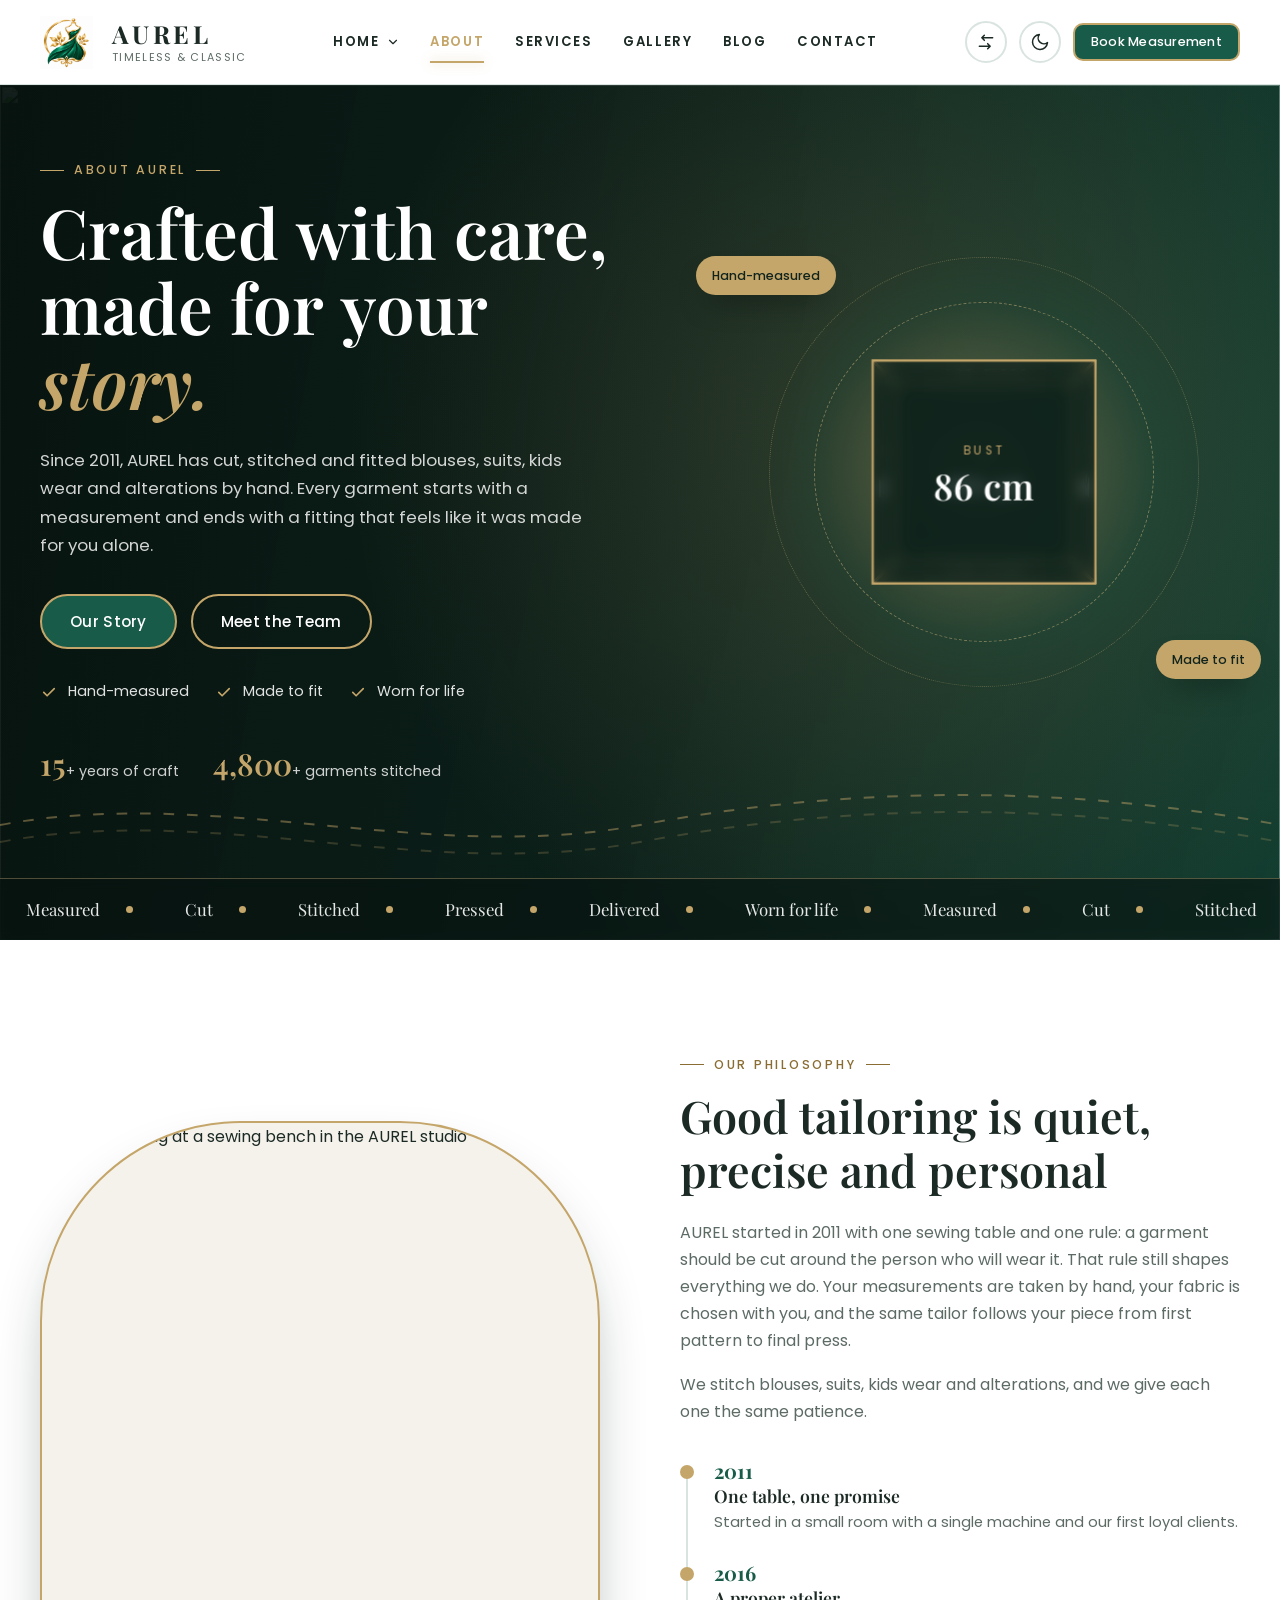
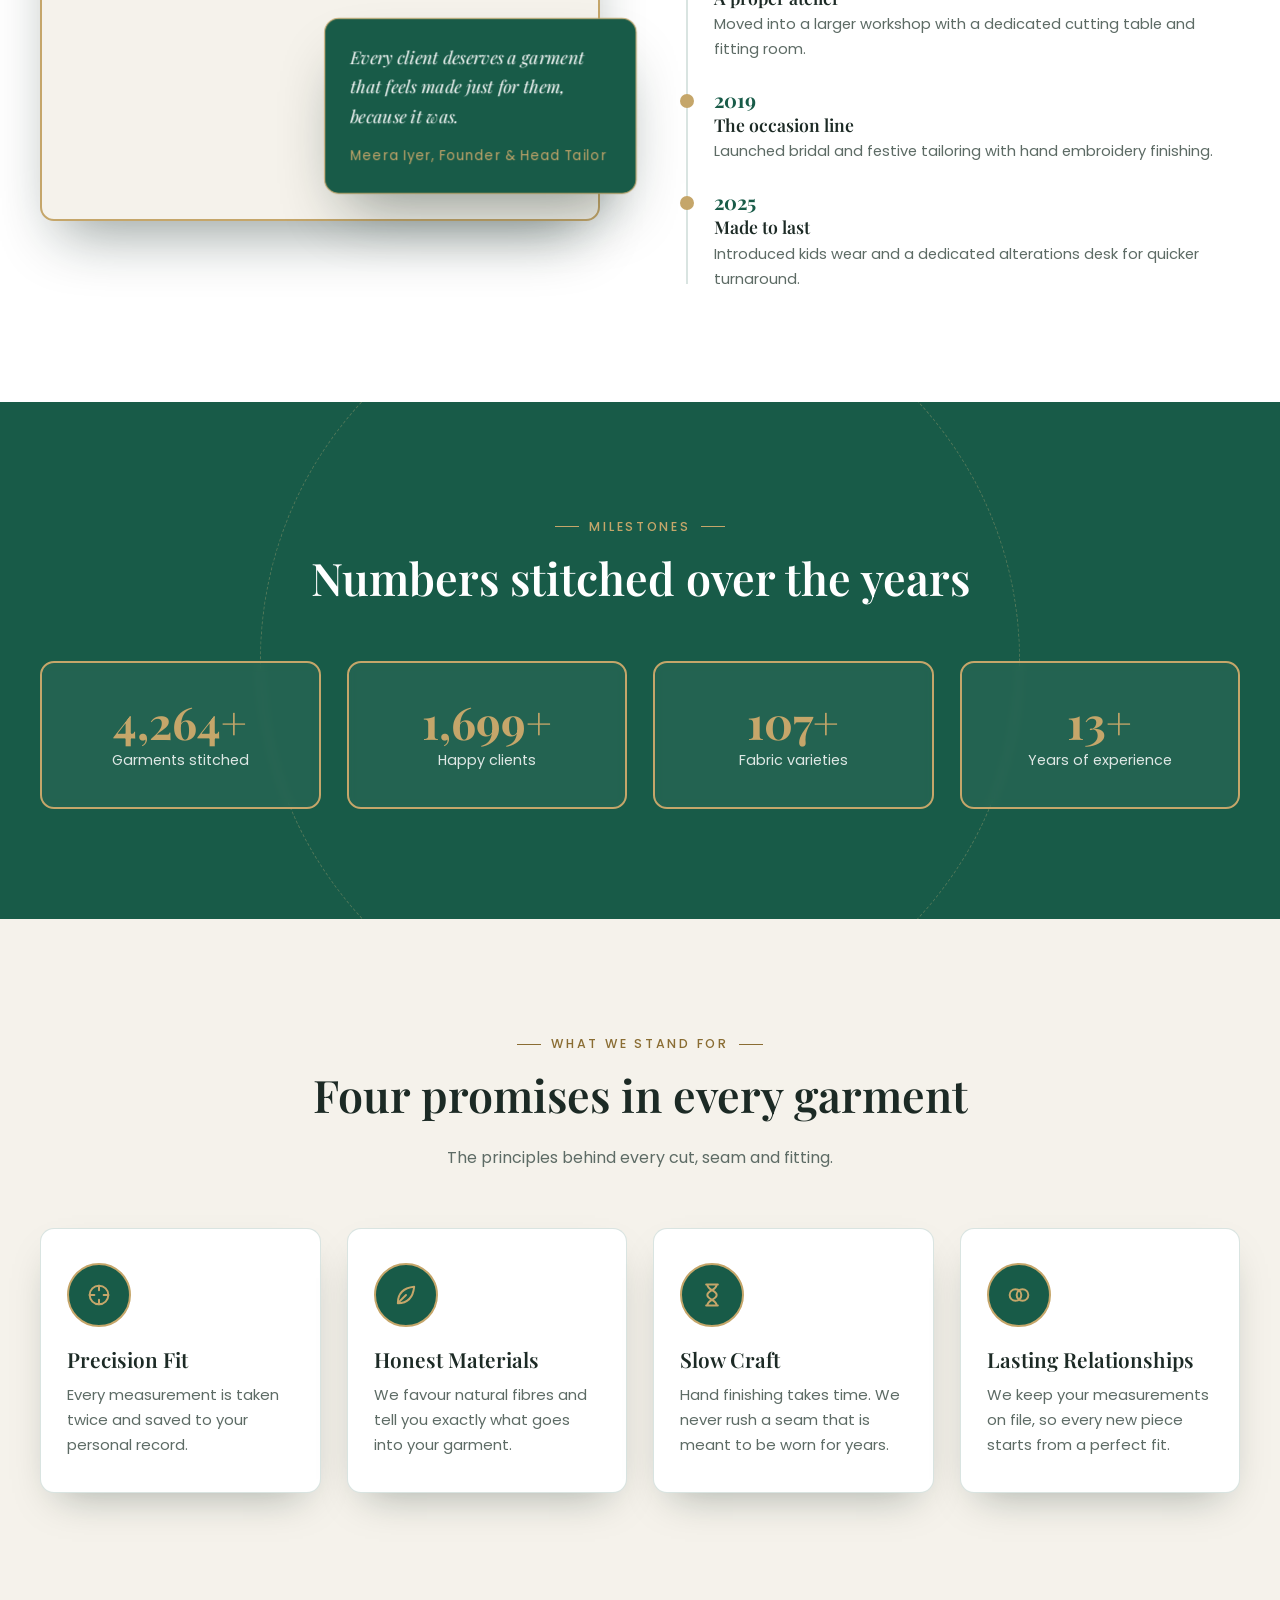
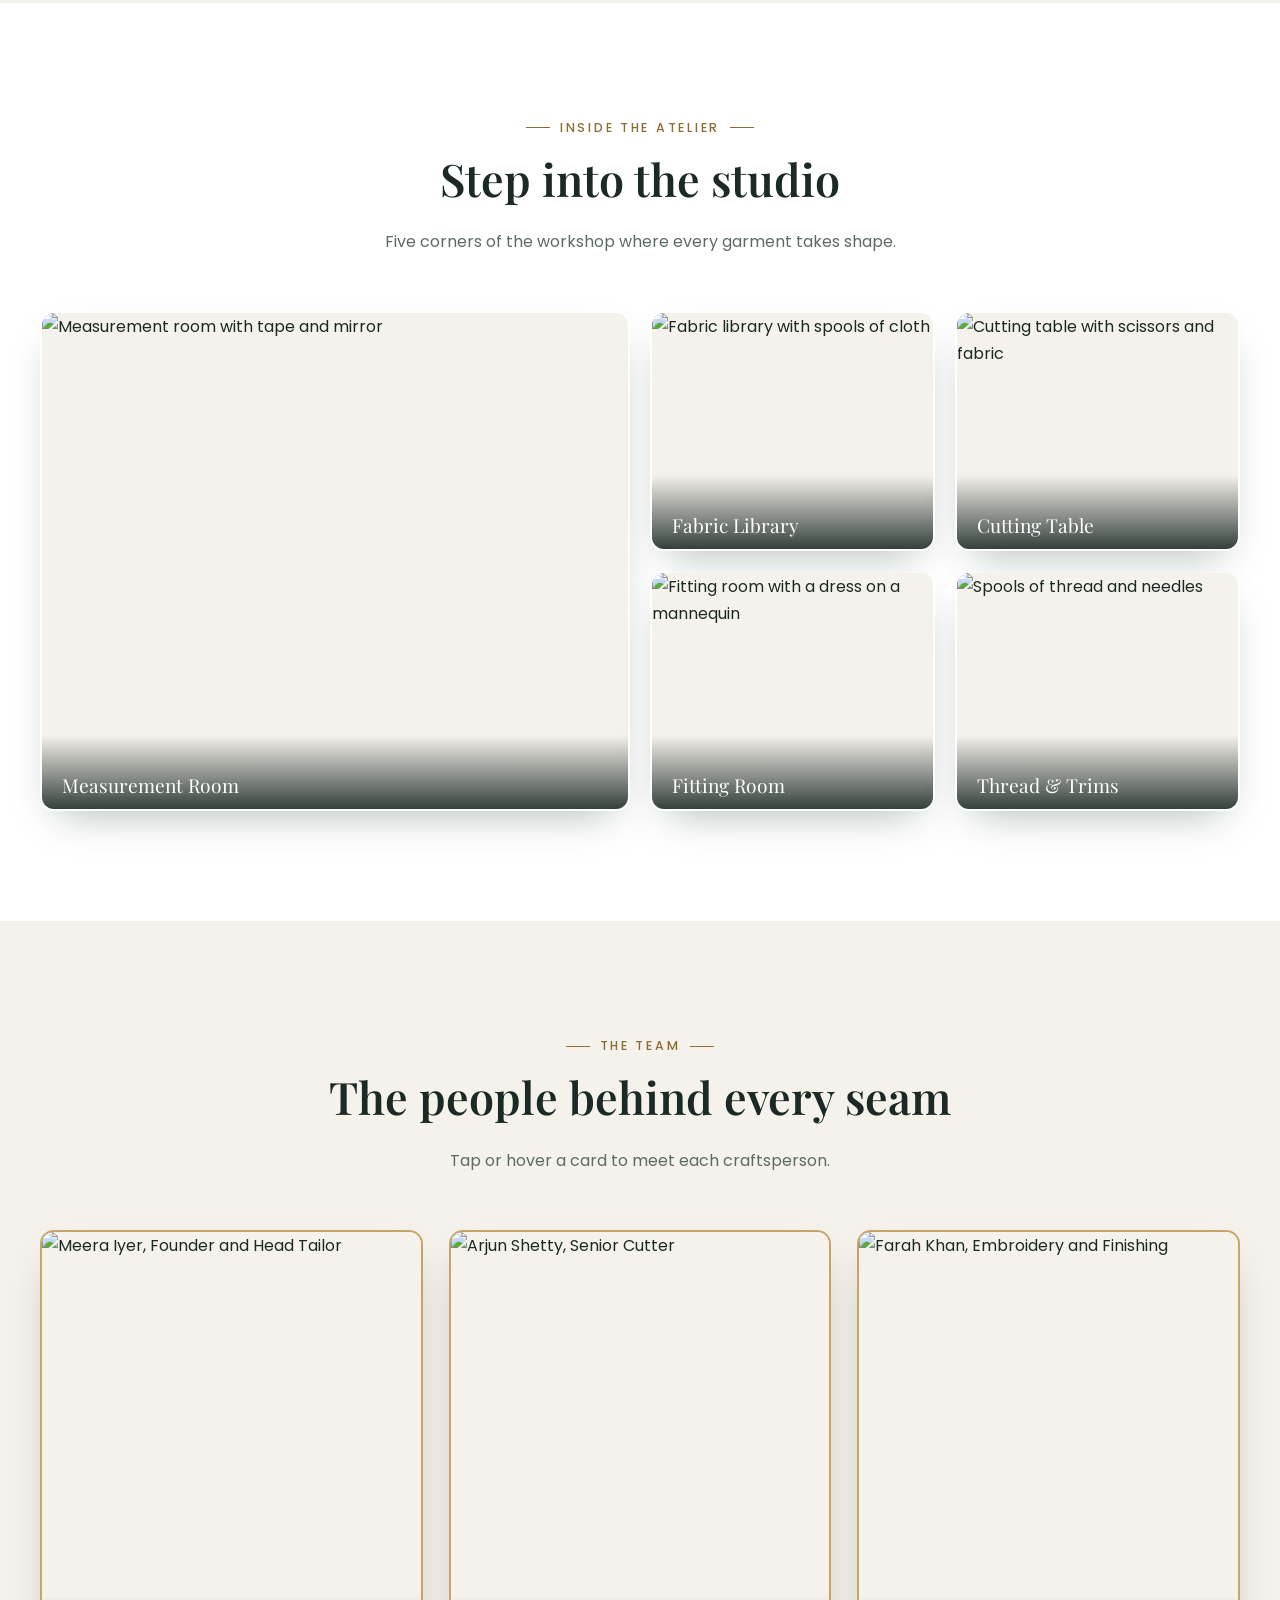
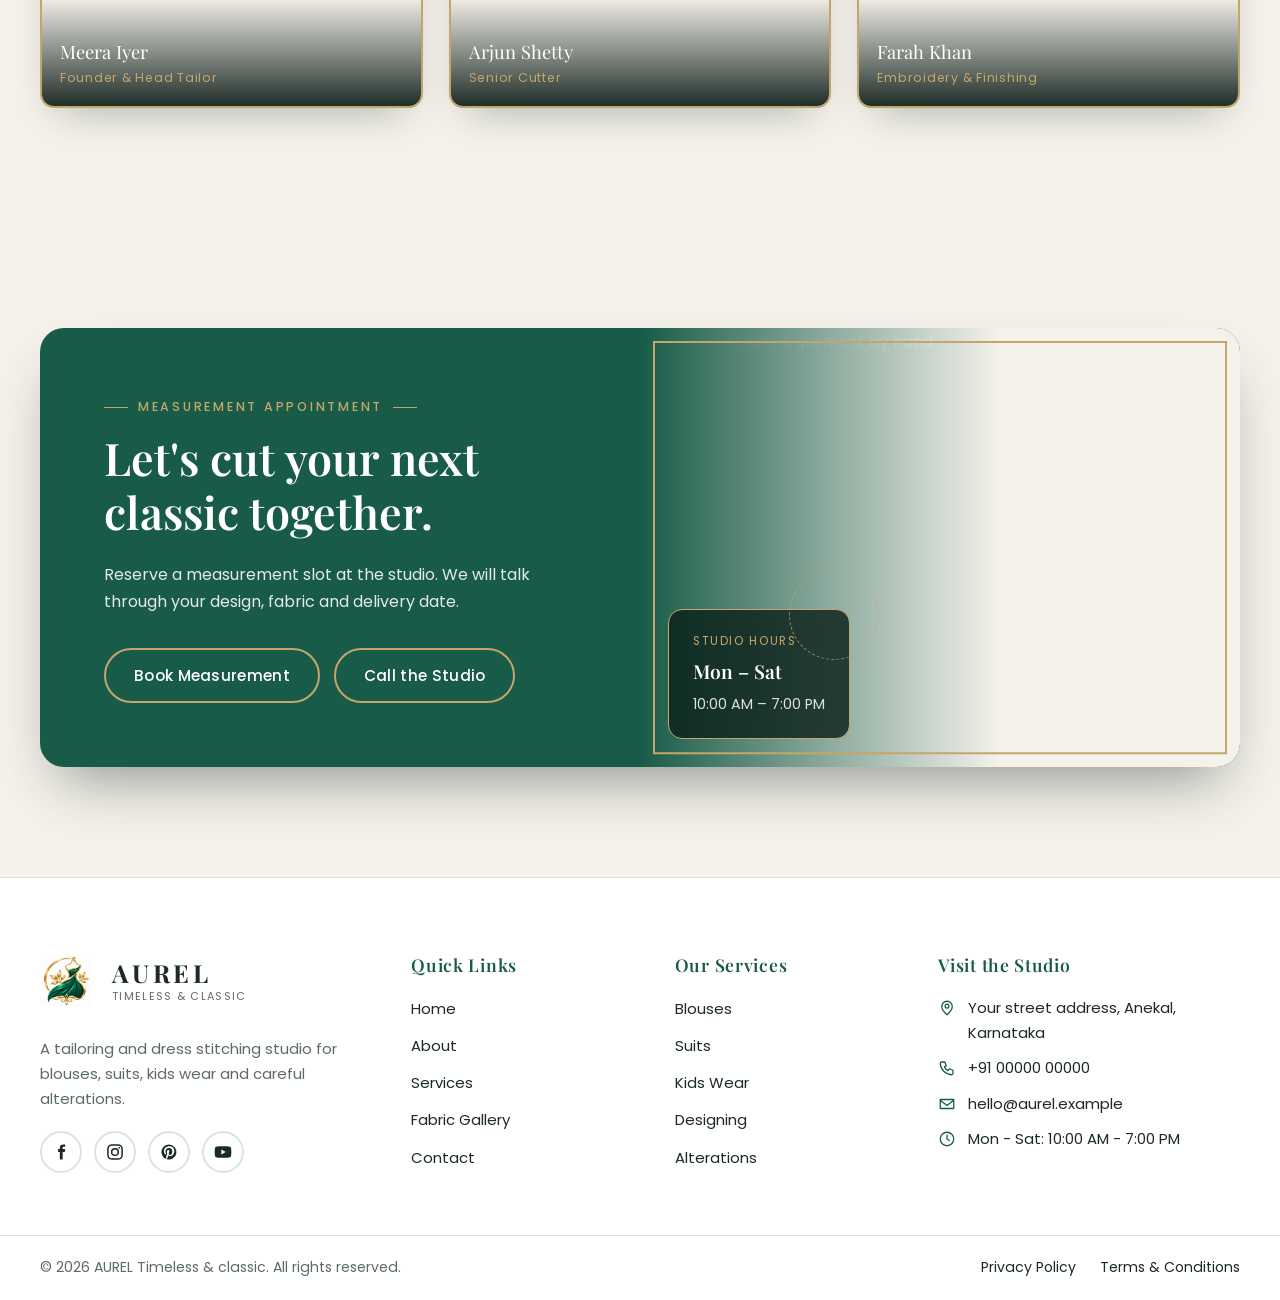
==== commit 2d6ed97c: "Add files via upload" ====
--- a/about.html
+++ b/about.html
@@ -34,8 +34,8 @@
 
       <a href="index.html" class="brand" aria-label="AUREL home">
         <!-- Logo 1: shown in LIGHT mode | Logo 2: shown in DARK mode -->
-        <img class="logo-img logo-light" src="/735e9904-bd19-4c59-94f9-e729f4ba6bff.png" alt="AUREL logo">
-        <img class="logo-img logo-dark" src="/b3f9ed93-58cc-4c50-a8bf-f6584e491061.png" alt="" aria-hidden="true">
+        <img class="logo-img logo-light" src="/4db8457e-b27e-4777-99eb-f86f3e451edc.png" alt="AUREL logo">
+        <img class="logo-img logo-dark" src="/038eab0c-1804-4107-88d0-d3be6d946b68.png" alt="" aria-hidden="true">
         <span class="brand-text">
           <span class="brand-name">AUREL</span>
           <span class="brand-tag">Timeless &amp; classic</span>
@@ -326,8 +326,8 @@
       <div class="footer-brand">
         <a href="index.html" class="brand" aria-label="AUREL home">
           <!-- Logo 1: shown in LIGHT mode | Logo 2: shown in DARK mode -->
-          <img class="logo-img logo-light" src="/735e9904-bd19-4c59-94f9-e729f4ba6bff.png" alt="AUREL logo">
-          <img class="logo-img logo-dark" src="/b3f9ed93-58cc-4c50-a8bf-f6584e491061.png" alt="" aria-hidden="true">
+          <img class="logo-img logo-light" src="/4db8457e-b27e-4777-99eb-f86f3e451edc.png" alt="AUREL logo">
+          <img class="logo-img logo-dark" src="/038eab0c-1804-4107-88d0-d3be6d946b68.png" alt="" aria-hidden="true">
           <span class="brand-text">
             <span class="brand-name">AUREL</span>
             <span class="brand-tag">Timeless &amp; classic</span>
